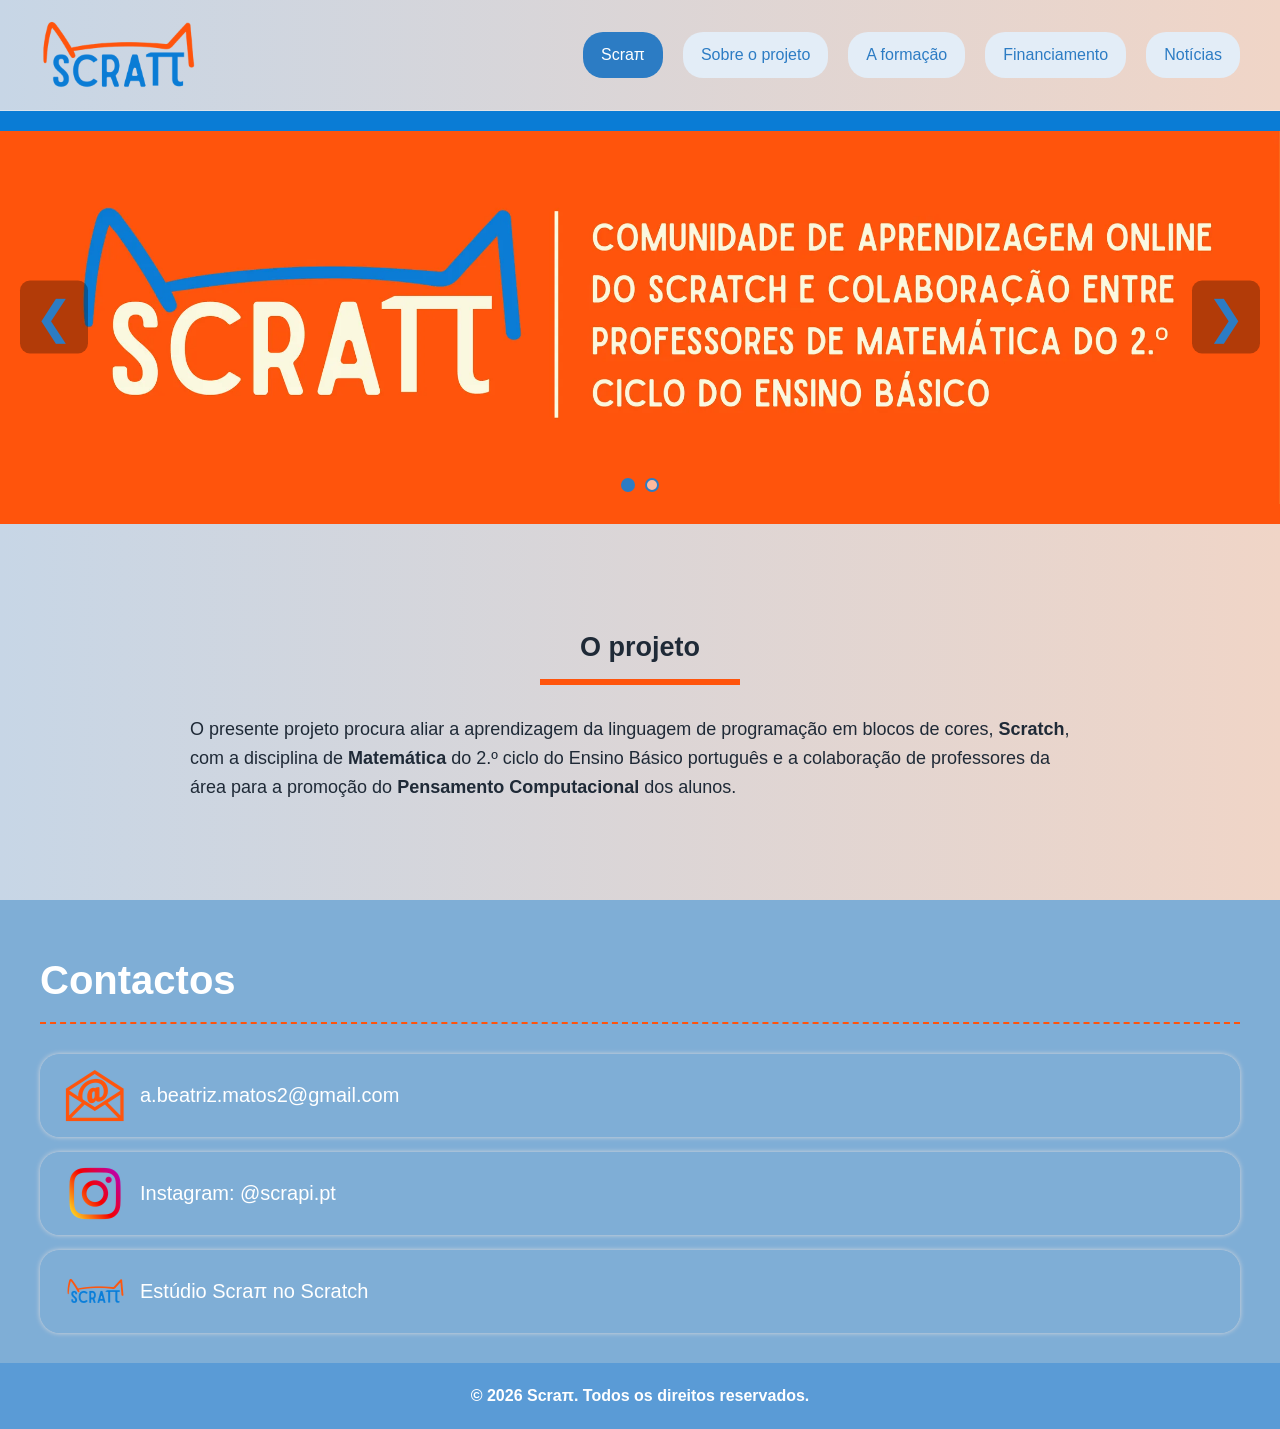
==== index.html @ df969af2 "Forçar o navegador a carregar a versão nova do CSS e do JS" ====
<!DOCTYPE html>
<html lang="pt-PT">
<head>
    <meta charset="UTF-8">
    <meta name="viewport" content="width=device-width, initial-scale=1.0">
    <title>Scraπ: Scratch e Matemática do 2.º ciclo do Ensino Básico</title>
    <meta name="description" content="Comunidade de aprendizagem online que junta o Scratch, a Matemática do 2.º ciclo e a colaboração entre professores para promover o Pensamento Computacional dos alunos.">
    <link rel="canonical" href="https://scra-pi.github.io/">

    <!-- pré-visualização quando o link é partilhado (WhatsApp, Facebook, LinkedIn...) -->
    <meta property="og:type" content="website">
    <meta property="og:site_name" content="Scraπ">
    <meta property="og:locale" content="pt_PT">
    <meta property="og:title" content="Scraπ: Scratch e Matemática do 2.º ciclo do Ensino Básico">
    <meta property="og:description" content="Comunidade de aprendizagem online que junta o Scratch, a Matemática do 2.º ciclo e a colaboração entre professores para promover o Pensamento Computacional dos alunos.">
    <meta property="og:url" content="https://scra-pi.github.io/">
    <meta property="og:image" content="https://scra-pi.github.io/partilha.jpg">
    <meta property="og:image:width" content="1200">
    <meta property="og:image:height" content="630">
    <meta name="twitter:card" content="summary_large_image">

    <link rel="icon" href="favicon.ico" sizes="any">
    <link rel="icon" type="image/png" href="favicon-32.png">
    <link rel="apple-touch-icon" href="apple-touch-icon.png">
    <link rel="stylesheet" href="style.css?v=3">
</head>

<body>
    <a class="saltar" href="#conteudo">Saltar para o conteúdo</a>

    <header>
        <a class="logo" href="index.html">
            <img src="logo1.png" width="160" height="70" alt="Scraπ: página inicial">
        </a>

        <button class="menu-toggle" id="mobile-menu" aria-label="Abrir menu" aria-expanded="false" aria-controls="menu">
            <span></span>
            <span></span>
            <span></span>
        </button>

        <nav id="menu" aria-label="Menu principal">
        <a href="index.html" class="active" aria-current="page">Scraπ</a>
        <a href="sobre.html">Sobre o projeto</a>
        <a href="formacao.html">A formação</a>
        <a href="financiamento.html">Financiamento</a>
        <a href="noticias.html">Notícias</a>
        </nav>
    </header>

    <main id="conteudo">
        <section class="images-area" aria-roledescription="carrossel" aria-label="Destaques">
            <button class="prev" aria-label="Imagem anterior">&#10094;</button>

            <div class="slider">
                <img src="imagem1.webp" class="active" width="2400" height="699" fetchpriority="high"
                     alt="Scraπ: comunidade de aprendizagem online do Scratch e colaboração entre professores de Matemática do 2.º ciclo do Ensino Básico">
                <img src="imagem2.webp" width="2400" height="699" loading="lazy"
                     alt="Projeto financiado pela Fundação para a Ciência e a Tecnologia (FCT)">
            </div>

            <button class="next" aria-label="Próxima imagem">&#10095;</button>

            <div class="dots"></div>
        </section>

        <section class="conteudo">
            <h1>O projeto</h1>

            <p>
                O presente projeto procura aliar a aprendizagem da linguagem de programação em blocos de cores,  <strong>Scratch</strong>, com a disciplina de <strong>Matemática</strong> do 2.º ciclo do Ensino Básico português e a colaboração de professores da área para a promoção do <strong>Pensamento Computacional</strong> dos alunos.
            </p>
        </section>

        <section class="contactos">
            <h2>Contactos</h2>

            <div class="contact">
                <a href="mailto:a.beatriz.matos2@gmail.com">
                    <img src="email.png" alt="" class="icon" width="60" height="53">
                    a.beatriz.matos2@gmail.com
                </a>
            </div>

            <div class="contact">
                <a href="https://www.instagram.com/scrapi.pt" target="_blank" rel="noopener">
                    <img src="instagram.png" alt="" class="icon" width="60" height="53">
                    Instagram: @scrapi.pt
                </a>
            </div>

            <div class="contact">
                <a href="https://scratch.mit.edu/studios/50838142/" target="_blank" rel="noopener">
                    <img src="logo.png" alt="" class="icon" width="60" height="53">
                    Estúdio Scraπ no Scratch
                </a>
            </div>
        </section>
    </main>

    <footer>
        © <span id="ano">2026</span> Scraπ. Todos os direitos reservados.
    </footer>

    <script src="script.js?v=3"></script>
</body>
</html>
---- style.css ----
body{
margin:0;
padding:0;
font-family:Arial, Helvetica, sans-serif;
line-height:1.6;
color:#1f2a37;
min-height:100vh;
display:flex;
flex-direction:column;
background:linear-gradient(to right,#c7d6e6,#f0d5c7);
}

/* HEADER */
header{
display:flex;
justify-content:space-between;
align-items:center;
padding:15px 40px;  
min-height:80px;   
background:linear-gradient(to right,#c7d6e6,#f0d5c7);
border-bottom:1px solid rgba(255,255,255,0.3);
}
h1, h2, h3{
text-align:center;
}
img{
max-width:100%;
}
.logo{
display:block;
line-height:0;
}

.logo img{
height:70px; /* mais pequeno */
width:auto;
}

/* LINK "SALTAR PARA O CONTEÚDO" (só aparece com o teclado) */
.saltar{
position:absolute;
left:-9999px;
top:10px;
z-index:10;
background:#2c7cc4;
color:white;
padding:10px 16px;
border-radius:10px;
}

.saltar:focus{
left:10px;
}

/* CONTORNO VISÍVEL AO NAVEGAR COM O TECLADO */
a:focus-visible,
button:focus-visible{
outline:3px solid #FF540C;
outline-offset:3px;
}

h1, h2{
text-align:center;
position:relative;
margin-bottom:30px;
}

h1::after{
content:"";
display:block;
width:200px;
border-bottom:6px solid #FF540C; /* 👈 agora linha normal */
margin:10px auto 0;
}


h2::after{
content:"";
display:block;
width:100%;
border-bottom:2px dashed #FF540C; /* 👈 LARANJA TRACEJADO */
margin:10px auto 0;
}

/* MENU */
nav{
display:flex;
flex-wrap:wrap;
justify-content:flex-end;
gap:10px 0;
}

nav a{
margin-left:20px;
text-decoration:none;
background:#e3edf7;
padding:10px 18px;
border-radius:20px;
color:#2c7cc4;
transition:0.3s;
}

nav a:hover{
background:#2c7cc4;
color:white;
}

nav a.active{
background:#2c7cc4;
color:white;
}



/* CONTEÚDO */
.conteudo{
padding:40px;
max-width:900px;
margin:40px auto;
background:transparent;
font-size:18px;
}

.conteudo a{
color:#1a5f9e;
}

.centro{
text-align:center;
}

/* BOTÃO DE DESTAQUE (ex.: inscrições) */
.conteudo a.botao{
display:inline-block;
margin-top:10px;
padding:14px 28px;
background:#FF540C;
color:white;
font-weight:bold;
text-decoration:none;
border-radius:30px;
box-shadow:0 3px 8px rgba(0,0,0,0.15);
transition:0.3s;
}

.conteudo a.botao:hover{
background:#2c7cc4;
}

/* SLIDER */
.images-area{
position:relative;
width:100%;
background:linear-gradient(to right,#c7d6e6,#f0d5c7);
border-top:20px solid #0a7cd5; 
border-bottom:20px solid #FF540C;
}

/* banner sempre inteiro, sem cortar o texto (as imagens são 2400x699) */
.slider{
width:100%;
aspect-ratio:2400 / 699;
position:relative;
overflow:hidden;
}

.slider img{
width:100%;
height:100%;
object-fit:cover;
position:absolute;
top:0;
left:0;
opacity:0;
transition:opacity 2.0s ease;
}

.slider img.active{
opacity:1;
}

/* BOTÕES SLIDER */
.images-area button{
position:absolute;
top:50%;
transform:translateY(-50%);
font-size:45px;
background:rgba(0,0,0,0.3);
border:none;
color:#2c7cc4;
cursor:pointer;
z-index:2;
padding:10px 15px;
border-radius:10px;
transition:0.3s;
}

.images-area button:hover{
background:#2c7cc4;
color:white;
}

.prev{ left:20px; }
.next{ right:20px; }

/* PONTOS DO SLIDER */
.dots{
position:absolute;
bottom:12px;
left:50%;
transform:translateX(-50%);
display:flex;
gap:10px;
z-index:2;
}

.images-area .dots button{
position:static;
transform:none;
width:14px;
height:14px;
padding:0;
border-radius:50%;
background:rgba(255,255,255,0.6);
border:2px solid #2c7cc4;
}

.images-area .dots button.active{
background:#2c7cc4;
}

/* CONTACTOS */
.contactos{
background:linear-gradient(to right,#7faed6,#7faed6);
padding:15px 40px;
text-align:left; /* alinhado à esquerda */
}

.contactos h2{
font-size:40px;
color:#FFFFFF;
text-align:left;
}

.contactos h2::after{
margin:10px 0 0 0;
}

/* CADA CONTACTO */
.contact{
margin:15px 0;
}

/* BOTÕES DOS CONTACTOS */
.contact a{
display:flex;
align-items:center;
gap:15px;
justify-content:flex-start;

text-decoration:none;
color:white;
font-size:20px;

background:linear-gradient(to right,#7faed6,#7faed6);

padding:15px 25px;
border-radius:20px;
transition:0.3s;

box-shadow:0 0px 5px #dbd9dc;
}

.contact a:hover{
background:linear-gradient(to right,#5a9bd6,#5a9bd6);
color:white;
}

/* ÍCONES */
.icon{
width:60px;
height:auto;
flex-shrink:0;
}

/* FOOTER */
footer{
margin-top:auto;
text-align:center;
padding:20px;
background:linear-gradient(to right,#5a9bd6,#5a9bd6);
color:white;
font-weight:bold;
}

/* BOTÃO DO MENU (só aparece no telemóvel) */
.menu-toggle{
display:none;
flex-direction:column;
justify-content:center;
gap:5px;
width:44px;
height:44px;
padding:0;
background:#e3edf7;
border:none;
border-radius:10px;
cursor:pointer;
}

.menu-toggle span{
display:block;
width:24px;
height:3px;
margin:0 auto;
background:#2c7cc4;
border-radius:2px;
}

/* TELEMÓVEL E TABLET */
@media (max-width:900px){
header{
flex-wrap:wrap;
padding:10px 16px;
}

.logo img{
height:55px;
}

.menu-toggle{
display:flex;
}

nav{
display:none;
width:100%;
flex-direction:column;
gap:8px;
padding:12px 0 4px;
}

nav.show{
display:flex;
}

nav a{
margin-left:0;
text-align:center;
}

.images-area button{
font-size:20px;
padding:4px 8px;
}

.prev{ left:8px; }
.next{ right:8px; }

.conteudo{
padding:20px 16px;
margin:20px auto;
}

.contactos{
padding:15px 16px;
}

.contactos h2{
font-size:30px;
}

.contact a{
font-size:16px;
padding:12px 16px;
word-break:break-word;
}

.icon{
width:44px;
}

.images-area{
border-top-width:10px;
border-bottom-width:10px;
}

.dots{
bottom:6px;
}

.images-area .dots button{
width:10px;
height:10px;
}
}

/* QUEM PREFERE MENOS ANIMAÇÕES (definição do sistema) */
@media (prefers-reduced-motion:reduce){
*{
transition:none !important;
}
}
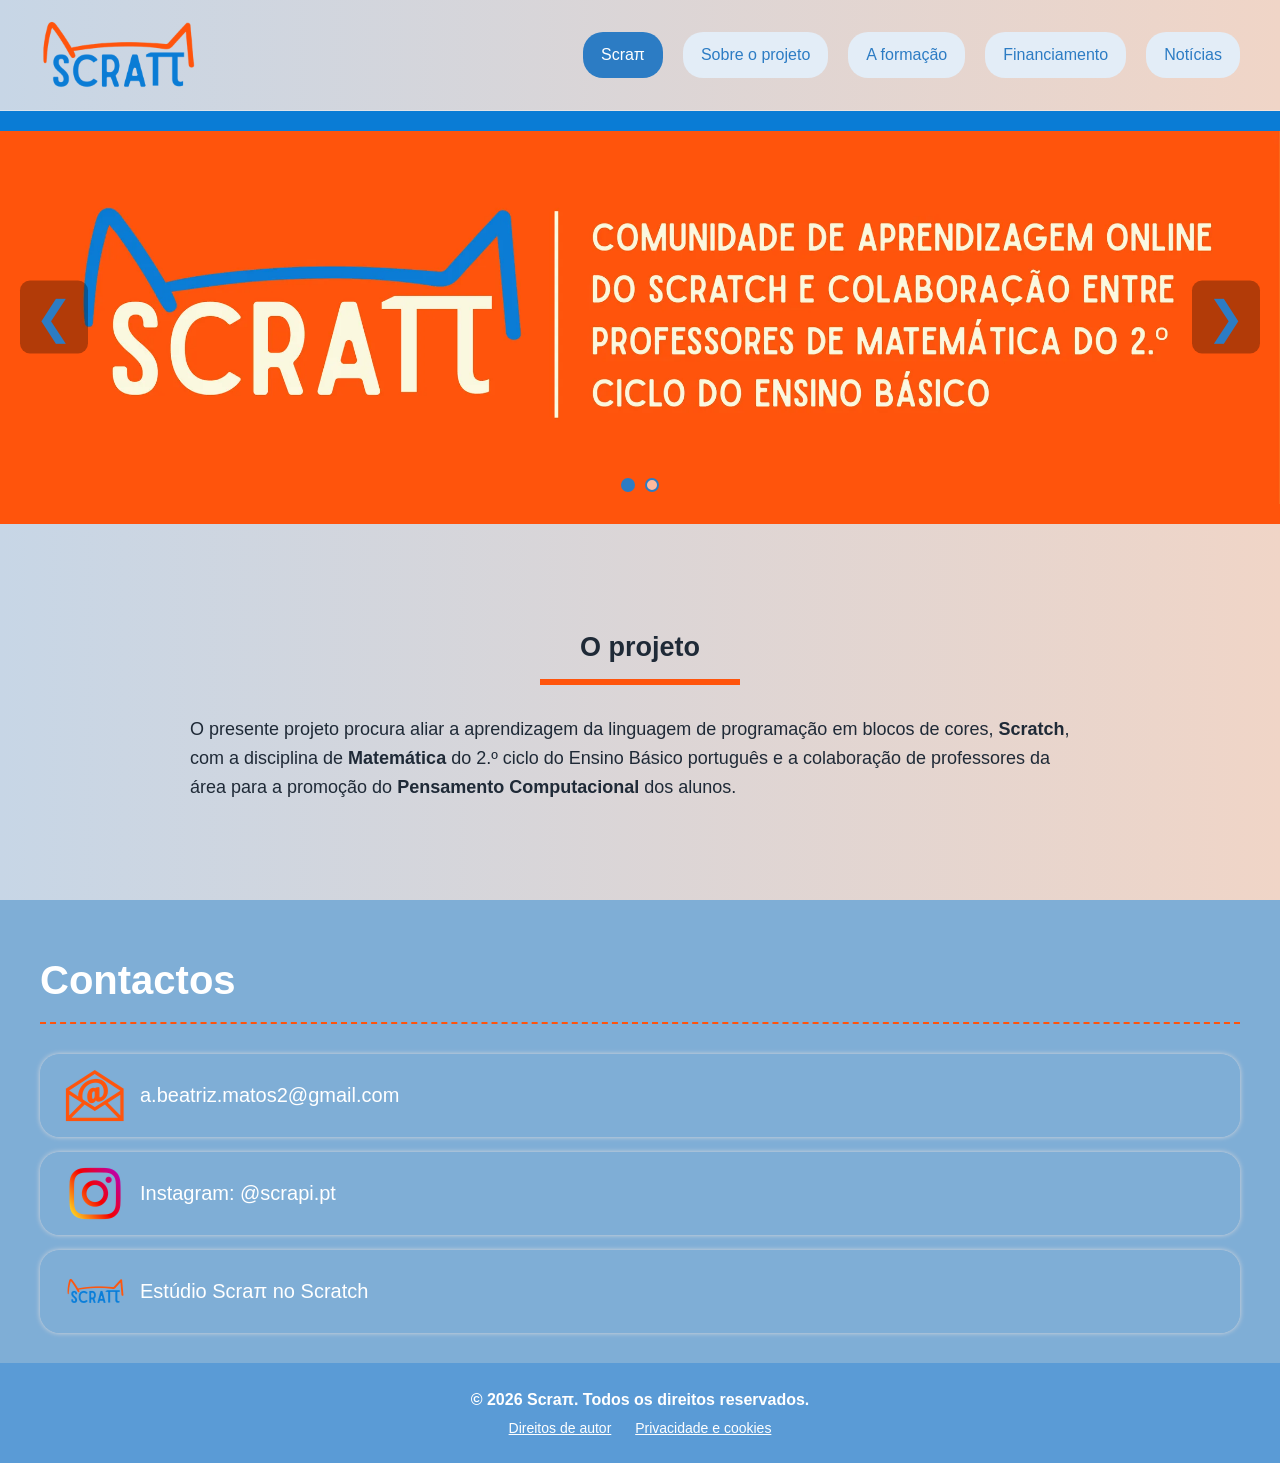
==== commit c18a57da: "Página de aviso legal: direitos de autor, privacidade e cookies - Nova página aviso-legal.html, liga" ====
--- a/index.html
+++ b/index.html
@@ -22,12 +22,10 @@
     <link rel="icon" href="favicon.ico" sizes="any">
     <link rel="icon" type="image/png" href="favicon-32.png">
     <link rel="apple-touch-icon" href="apple-touch-icon.png">
-    <link rel="stylesheet" href="style.css?v=3">
+    <link rel="stylesheet" href="style.css?v=5">
 </head>
 
 <body>
-    <a class="saltar" href="#conteudo">Saltar para o conteúdo</a>
-
     <header>
         <a class="logo" href="index.html">
             <img src="logo1.png" width="160" height="70" alt="Scraπ: página inicial">
@@ -99,9 +97,13 @@
     </main>
 
     <footer>
-        © <span id="ano">2026</span> Scraπ. Todos os direitos reservados.
+        <p>© <span id="ano">2026</span> Scraπ. Todos os direitos reservados.</p>
+        <p class="links-legais">
+            <a href="aviso-legal.html#direitos">Direitos de autor</a>
+            <a href="aviso-legal.html#privacidade">Privacidade e cookies</a>
+        </p>
     </footer>
 
-    <script src="script.js?v=3"></script>
+    <script src="script.js?v=5"></script>
 </body>
 </html>
--- a/style.css
+++ b/style.css
@@ -34,22 +34,6 @@
 .logo img{
 height:70px; /* mais pequeno */
 width:auto;
-}
-
-/* LINK "SALTAR PARA O CONTEÚDO" (só aparece com o teclado) */
-.saltar{
-position:absolute;
-left:-9999px;
-top:10px;
-z-index:10;
-background:#2c7cc4;
-color:white;
-padding:10px 16px;
-border-radius:10px;
-}
-
-.saltar:focus{
-left:10px;
 }
 
 /* CONTORNO VISÍVEL AO NAVEGAR COM O TECLADO */
@@ -293,6 +277,34 @@
 font-weight:bold;
 }
 
+footer p{
+margin:4px 0;
+}
+
+.links-legais{
+font-weight:normal;
+font-size:14px;
+}
+
+.links-legais a{
+color:white;
+margin:0 10px;
+}
+
+/* PÁGINA DO AVISO LEGAL */
+.legal h2{
+text-align:left;
+font-size:24px;
+margin-top:40px;
+margin-bottom:15px;
+}
+
+.atualizacao{
+font-size:14px;
+color:#555;
+margin-top:30px;
+}
+
 /* BOTÃO DO MENU (só aparece no telemóvel) */
 .menu-toggle{
 display:none;
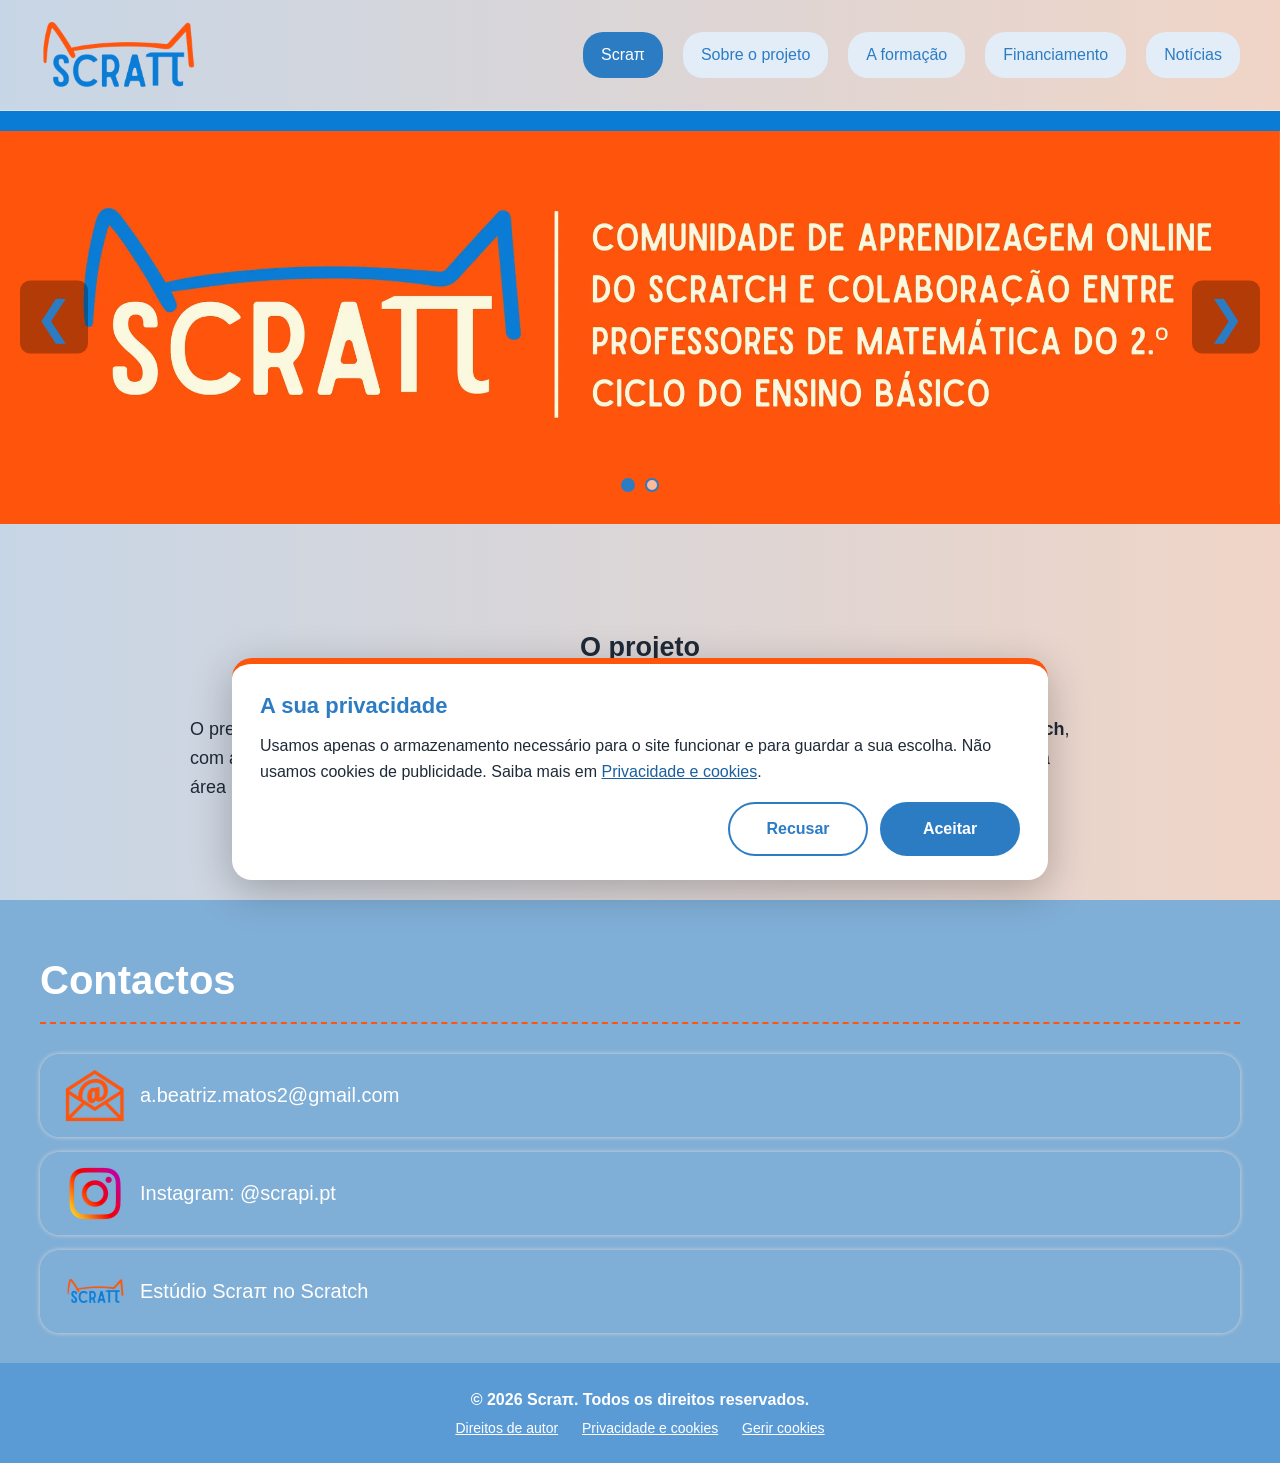
==== commit 737bd0c3: "Aviso de cookies com Aceitar e Recusar, e link Gerir cookies no rodapé" ====
--- a/index.html
+++ b/index.html
@@ -22,7 +22,7 @@
     <link rel="icon" href="favicon.ico" sizes="any">
     <link rel="icon" type="image/png" href="favicon-32.png">
     <link rel="apple-touch-icon" href="apple-touch-icon.png">
-    <link rel="stylesheet" href="style.css?v=5">
+    <link rel="stylesheet" href="style.css?v=6">
 </head>
 
 <body>
@@ -101,9 +101,10 @@
         <p class="links-legais">
             <a href="aviso-legal.html#direitos">Direitos de autor</a>
             <a href="aviso-legal.html#privacidade">Privacidade e cookies</a>
+            <button type="button" class="gerir-cookies">Gerir cookies</button>
         </p>
     </footer>
 
-    <script src="script.js?v=5"></script>
+    <script src="script.js?v=6"></script>
 </body>
 </html>
--- a/style.css
+++ b/style.css
@@ -291,6 +291,106 @@
 margin:0 10px;
 }
 
+.gerir-cookies{
+background:none;
+border:none;
+padding:0;
+margin:0 10px;
+font:inherit;
+color:white;
+text-decoration:underline;
+cursor:pointer;
+}
+
+/* AVISO DE COOKIES */
+.aviso-cookies{
+position:fixed;
+left:20px;
+right:20px;
+bottom:20px;
+z-index:100;
+max-width:760px;
+margin:0 auto;
+padding:24px 28px;
+background:white;
+color:#1f2a37;
+border-top:6px solid #FF540C;
+border-radius:20px;
+box-shadow:0 10px 40px rgba(0,0,0,0.25);
+font-size:16px;
+}
+
+.aviso-cookies h2{
+text-align:left;
+font-size:22px;
+margin:0 0 10px;
+color:#2c7cc4;
+}
+
+.aviso-cookies h2::after{
+display:none;
+}
+
+.aviso-cookies p{
+margin:0 0 18px;
+}
+
+.aviso-cookies a{
+color:#1a5f9e;
+}
+
+.aviso-cookies-botoes{
+display:flex;
+gap:12px;
+justify-content:flex-end;
+flex-wrap:wrap;
+}
+
+/* os dois botões com o mesmo destaque, como exige a CNPD */
+.aviso-cookies-botoes button{
+min-width:140px;
+padding:12px 24px;
+font:inherit;
+font-weight:bold;
+border-radius:30px;
+cursor:pointer;
+transition:0.3s;
+}
+
+.cookies-recusar{
+background:white;
+color:#2c7cc4;
+border:2px solid #2c7cc4;
+}
+
+.cookies-aceitar{
+background:#2c7cc4;
+color:white;
+border:2px solid #2c7cc4;
+}
+
+.cookies-recusar:hover,
+.cookies-aceitar:hover{
+background:#FF540C;
+border-color:#FF540C;
+color:white;
+}
+
+@media (max-width:600px){
+.aviso-cookies{
+left:10px;
+right:10px;
+bottom:10px;
+padding:18px;
+font-size:15px;
+}
+
+.aviso-cookies-botoes button{
+flex:1;
+min-width:0;
+}
+}
+
 /* PÁGINA DO AVISO LEGAL */
 .legal h2{
 text-align:left;
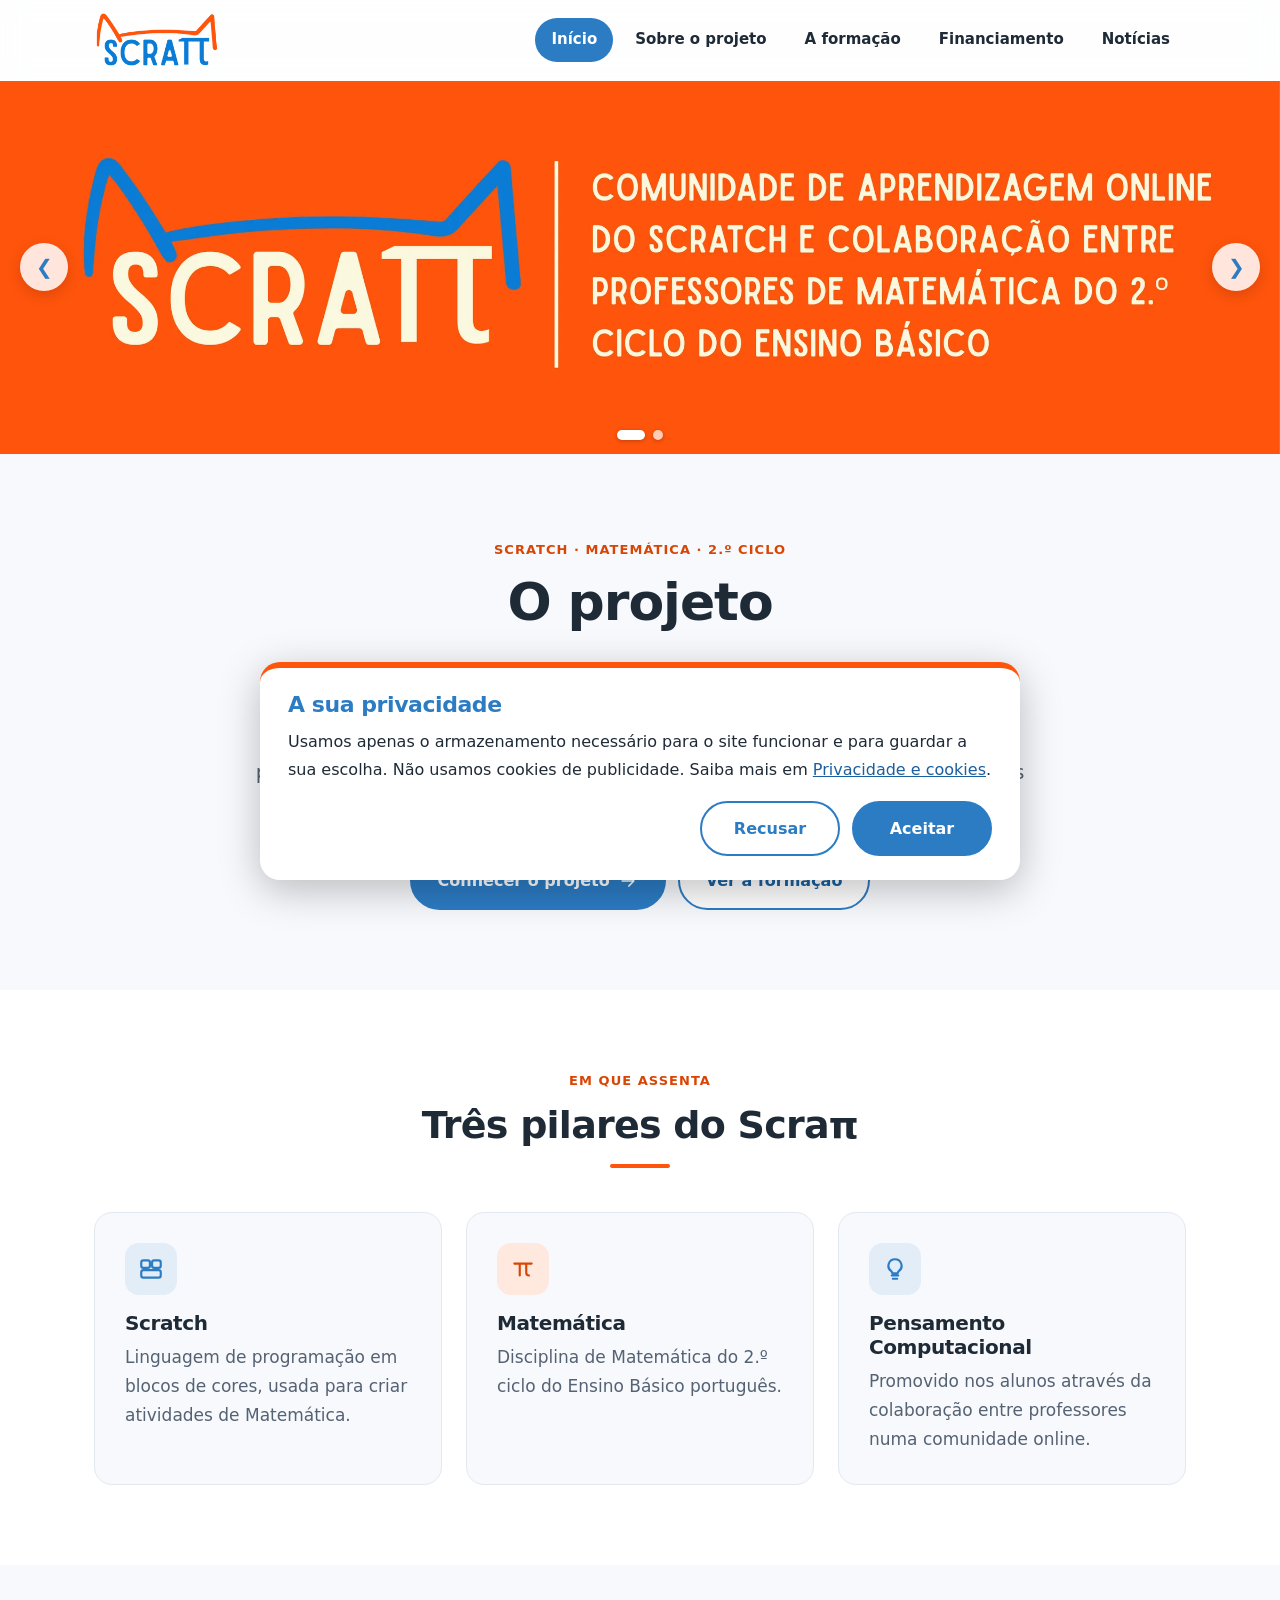
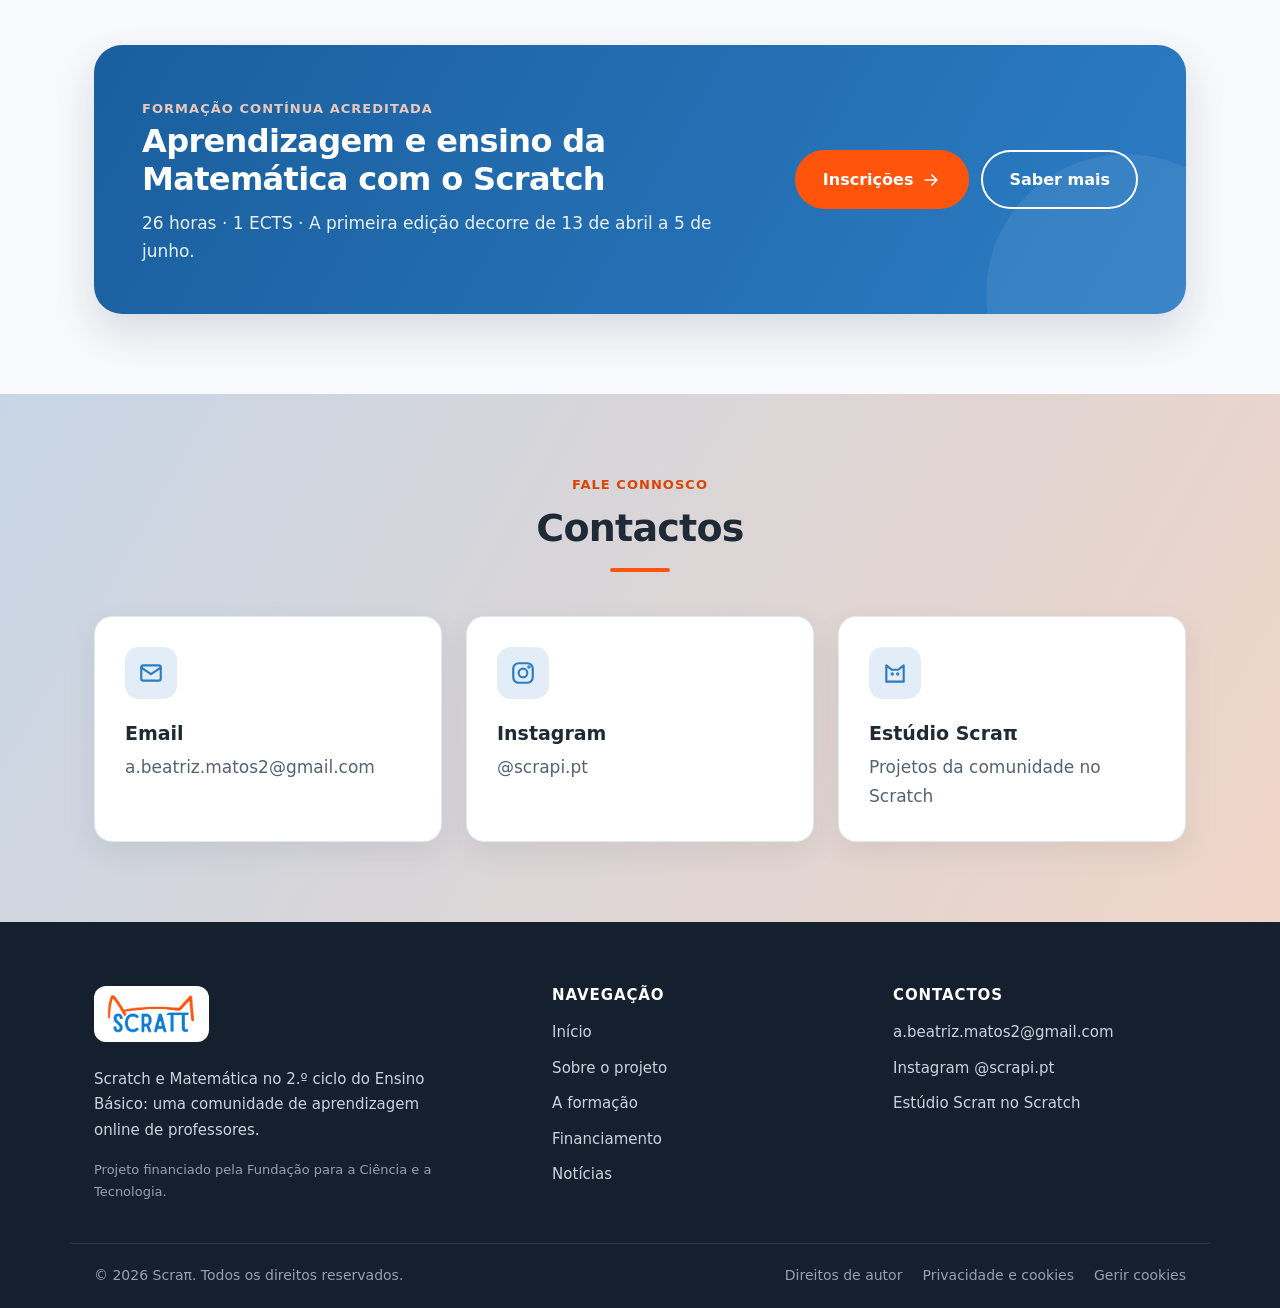
==== commit c8e75177: "Redesign profissional do site - Cabeçalho fixo com sombra ao deslizar e menu animado no telemóvel - " ====
--- a/index.html
+++ b/index.html
@@ -5,6 +5,7 @@
     <meta name="viewport" content="width=device-width, initial-scale=1.0">
     <title>Scraπ: Scratch e Matemática do 2.º ciclo do Ensino Básico</title>
     <meta name="description" content="Comunidade de aprendizagem online que junta o Scratch, a Matemática do 2.º ciclo e a colaboração entre professores para promover o Pensamento Computacional dos alunos.">
+    <meta name="theme-color" content="#2c7cc4">
     <link rel="canonical" href="https://scra-pi.github.io/">
 
     <!-- pré-visualização quando o link é partilhado (WhatsApp, Facebook, LinkedIn...) -->
@@ -22,28 +23,30 @@
     <link rel="icon" href="favicon.ico" sizes="any">
     <link rel="icon" type="image/png" href="favicon-32.png">
     <link rel="apple-touch-icon" href="apple-touch-icon.png">
-    <link rel="stylesheet" href="style.css?v=6">
+    <link rel="stylesheet" href="style.css?v=7">
 </head>
 
 <body>
-    <header>
-        <a class="logo" href="index.html">
-            <img src="logo1.png" width="160" height="70" alt="Scraπ: página inicial">
-        </a>
+    <header class="topo">
+        <div class="topo-interior">
+            <a class="logo" href="index.html">
+                <img src="logo1.png" width="160" height="70" alt="Scraπ: página inicial">
+            </a>
 
-        <button class="menu-toggle" id="mobile-menu" aria-label="Abrir menu" aria-expanded="false" aria-controls="menu">
-            <span></span>
-            <span></span>
-            <span></span>
-        </button>
+            <button class="menu-toggle" id="mobile-menu" aria-label="Abrir menu" aria-expanded="false" aria-controls="menu">
+                <span></span>
+                <span></span>
+                <span></span>
+            </button>
 
-        <nav id="menu" aria-label="Menu principal">
-        <a href="index.html" class="active" aria-current="page">Scraπ</a>
-        <a href="sobre.html">Sobre o projeto</a>
-        <a href="formacao.html">A formação</a>
-        <a href="financiamento.html">Financiamento</a>
-        <a href="noticias.html">Notícias</a>
-        </nav>
+            <nav id="menu" aria-label="Menu principal">
+            <a href="index.html" class="active" aria-current="page">Início</a>
+            <a href="sobre.html">Sobre o projeto</a>
+            <a href="formacao.html">A formação</a>
+            <a href="financiamento.html">Financiamento</a>
+            <a href="noticias.html">Notícias</a>
+            </nav>
+        </div>
     </header>
 
     <main id="conteudo">
@@ -62,49 +65,132 @@
             <div class="dots"></div>
         </section>
 
-        <section class="conteudo">
-            <h1>O projeto</h1>
-
-            <p>
-                O presente projeto procura aliar a aprendizagem da linguagem de programação em blocos de cores,  <strong>Scratch</strong>, com a disciplina de <strong>Matemática</strong> do 2.º ciclo do Ensino Básico português e a colaboração de professores da área para a promoção do <strong>Pensamento Computacional</strong> dos alunos.
-            </p>
+        <section class="seccao intro">
+            <div class="interior estreito centro">
+                <p class="etiqueta">Scratch · Matemática · 2.º ciclo</p>
+                <h1>O projeto</h1>
+                <p class="destaque-texto">
+                    O presente projeto procura aliar a aprendizagem da linguagem de programação em blocos de cores, <strong>Scratch</strong>, com a disciplina de <strong>Matemática</strong> do 2.º ciclo do Ensino Básico português e a colaboração de professores da área para a promoção do <strong>Pensamento Computacional</strong> dos alunos.
+                </p>
+                <div class="botoes">
+                    <a class="botao" href="sobre.html">Conhecer o projeto <svg class="ico" viewBox="0 0 24 24" aria-hidden="true"><path d="M5 12h14M13 6l6 6-6 6"/></svg></a>
+                    <a class="botao botao-secundario" href="formacao.html">Ver a formação</a>
+                </div>
+            </div>
         </section>
 
-        <section class="contactos">
-            <h2>Contactos</h2>
+        <section class="seccao seccao-clara">
+            <div class="interior">
+                <p class="etiqueta centro">Em que assenta</p>
+                <h2 class="titulo-seccao">Três pilares do Scraπ</h2>
 
-            <div class="contact">
-                <a href="mailto:a.beatriz.matos2@gmail.com">
-                    <img src="email.png" alt="" class="icon" width="60" height="53">
-                    a.beatriz.matos2@gmail.com
-                </a>
+                <div class="grelha grelha-3">
+                    <article class="cartao aparecer">
+                        <span class="cartao-icone"><svg class="ico" viewBox="0 0 24 24" aria-hidden="true"><rect x="3" y="4" width="8" height="7" rx="2"/><rect x="13" y="4" width="8" height="7" rx="2"/><rect x="3" y="13" width="18" height="7" rx="2"/></svg></span>
+                        <h3>Scratch</h3>
+                        <p>Linguagem de programação em blocos de cores, usada para criar atividades de Matemática.</p>
+                    </article>
+
+                    <article class="cartao aparecer">
+                        <span class="cartao-icone laranja"><svg class="ico" viewBox="0 0 24 24" aria-hidden="true"><path d="M4 7h16M9 7v11M15 7v8.5c0 1.5.8 2.5 2.5 2.5"/></svg></span>
+                        <h3>Matemática</h3>
+                        <p>Disciplina de Matemática do 2.º ciclo do Ensino Básico português.</p>
+                    </article>
+
+                    <article class="cartao aparecer">
+                        <span class="cartao-icone"><svg class="ico" viewBox="0 0 24 24" aria-hidden="true"><path d="M9 18h6M10 21h4M12 3a6 6 0 0 0-3.5 10.9c.6.5 1 1.2 1 2.1h5c0-.9.4-1.6 1-2.1A6 6 0 0 0 12 3z"/></svg></span>
+                        <h3>Pensamento Computacional</h3>
+                        <p>Promovido nos alunos através da colaboração entre professores numa comunidade online.</p>
+                    </article>
+                </div>
             </div>
+        </section>
 
-            <div class="contact">
-                <a href="https://www.instagram.com/scrapi.pt" target="_blank" rel="noopener">
-                    <img src="instagram.png" alt="" class="icon" width="60" height="53">
-                    Instagram: @scrapi.pt
-                </a>
+        <section class="seccao">
+            <div class="interior">
+                <div class="chamada aparecer">
+                    <div>
+                        <p class="etiqueta">Formação contínua acreditada</p>
+                        <h2>Aprendizagem e ensino da Matemática com o Scratch</h2>
+                        <p>26 horas · 1 ECTS · A primeira edição decorre de 13 de abril a 5 de junho.</p>
+                    </div>
+                    <div class="botoes">
+                        <a class="botao botao-laranja" href="https://formacao.uab.pt/candidaturas/curso/8325/166" target="_blank" rel="noopener">Inscrições <svg class="ico" viewBox="0 0 24 24" aria-hidden="true"><path d="M5 12h14M13 6l6 6-6 6"/></svg></a>
+                        <a class="botao botao-contorno" href="formacao.html">Saber mais</a>
+                    </div>
+                </div>
             </div>
+        </section>
 
-            <div class="contact">
-                <a href="https://scratch.mit.edu/studios/50838142/" target="_blank" rel="noopener">
-                    <img src="logo.png" alt="" class="icon" width="60" height="53">
-                    Estúdio Scraπ no Scratch
-                </a>
+        <section class="seccao seccao-contactos" id="contactos">
+            <div class="interior">
+                <p class="etiqueta">Fale connosco</p>
+                <h2 class="titulo-seccao">Contactos</h2>
+
+                <div class="grelha grelha-3">
+                    <a class="cartao cartao-contacto aparecer" href="mailto:a.beatriz.matos2@gmail.com">
+                        <span class="cartao-icone"><svg class="ico" viewBox="0 0 24 24" aria-hidden="true"><rect x="3" y="5" width="18" height="14" rx="2"/><path d="M3 7l9 6 9-6"/></svg></span>
+                        <span class="cartao-titulo">Email</span>
+                        <span class="cartao-texto">a.beatriz.matos2@gmail.com</span>
+                    </a>
+
+                    <a class="cartao cartao-contacto aparecer" href="https://www.instagram.com/scrapi.pt" target="_blank" rel="noopener">
+                        <span class="cartao-icone"><svg class="ico" viewBox="0 0 24 24" aria-hidden="true"><rect x="3" y="3" width="18" height="18" rx="5"/><circle cx="12" cy="12" r="4"/><circle cx="17.5" cy="6.5" r="0.6"/></svg></span>
+                        <span class="cartao-titulo">Instagram</span>
+                        <span class="cartao-texto">@scrapi.pt</span>
+                    </a>
+
+                    <a class="cartao cartao-contacto aparecer" href="https://scratch.mit.edu/studios/50838142/" target="_blank" rel="noopener">
+                        <span class="cartao-icone"><svg class="ico" viewBox="0 0 24 24" aria-hidden="true"><path d="M4 20V5l5 4h6l5-4v15z"/><circle cx="9.5" cy="13" r="0.6"/><circle cx="14.5" cy="13" r="0.6"/></svg></span>
+                        <span class="cartao-titulo">Estúdio Scraπ</span>
+                        <span class="cartao-texto">Projetos da comunidade no Scratch</span>
+                    </a>
+                </div>
             </div>
         </section>
     </main>
 
-    <footer>
-        <p>© <span id="ano">2026</span> Scraπ. Todos os direitos reservados.</p>
-        <p class="links-legais">
-            <a href="aviso-legal.html#direitos">Direitos de autor</a>
-            <a href="aviso-legal.html#privacidade">Privacidade e cookies</a>
-            <button type="button" class="gerir-cookies">Gerir cookies</button>
-        </p>
+    <footer class="rodape">
+        <div class="rodape-interior">
+            <div class="rodape-marca">
+                <img src="logo1.png" width="160" height="70" alt="Scraπ">
+                <p>Scratch e Matemática no 2.º ciclo do Ensino Básico: uma comunidade de aprendizagem online de professores.</p>
+                <p class="rodape-fct">Projeto financiado pela Fundação para a Ciência e a Tecnologia.</p>
+            </div>
+
+            <div>
+                <h2>Navegação</h2>
+                <ul>
+                    <li><a href="index.html">Início</a></li>
+                    <li><a href="sobre.html">Sobre o projeto</a></li>
+                    <li><a href="formacao.html">A formação</a></li>
+                    <li><a href="financiamento.html">Financiamento</a></li>
+                    <li><a href="noticias.html">Notícias</a></li>
+                </ul>
+            </div>
+
+            <div>
+                <h2>Contactos</h2>
+                <ul>
+                    <li><a href="mailto:a.beatriz.matos2@gmail.com">a.beatriz.matos2@gmail.com</a></li>
+                    <li><a href="https://www.instagram.com/scrapi.pt" target="_blank" rel="noopener">Instagram @scrapi.pt</a></li>
+                    <li><a href="https://scratch.mit.edu/studios/50838142/" target="_blank" rel="noopener">Estúdio Scraπ no Scratch</a></li>
+                </ul>
+            </div>
+        </div>
+
+        <div class="rodape-base">
+            <p>© <span id="ano">2026</span> Scraπ. Todos os direitos reservados.</p>
+            <p class="links-legais">
+                <a href="aviso-legal.html#direitos">Direitos de autor</a>
+                <a href="aviso-legal.html#privacidade">Privacidade e cookies</a>
+                <button type="button" class="gerir-cookies">Gerir cookies</button>
+            </p>
+        </div>
     </footer>
 
-    <script src="script.js?v=6"></script>
+    <button type="button" class="voltar-topo" aria-label="Voltar ao topo"><svg class="ico" viewBox="0 0 24 24" aria-hidden="true"><path d="M12 19V5M6 11l6-6 6 6"/></svg></button>
+
+    <script src="script.js?v=7"></script>
 </body>
 </html>
--- a/style.css
+++ b/style.css
@@ -1,148 +1,455 @@
+/* =========================================================
+   Scraπ: folha de estilos
+   As cores principais estão todas aqui em baixo (:root).
+   ========================================================= */
+
+:root{
+--azul:#2c7cc4;
+--azul-escuro:#1a5f9e;
+--azul-claro:#e3edf7;
+--laranja:#FF540C;
+--laranja-escuro:#d94505;
+--laranja-claro:#ffe9df;
+--texto:#1f2a37;
+--texto-suave:#556274;
+--fundo:#f7f9fc;
+--branco:#ffffff;
+--linha:#e2e8f0;
+--gradiente:linear-gradient(120deg,#c7d6e6,#f0d5c7);
+--sombra:0 10px 30px rgba(31,42,55,0.08);
+--sombra-forte:0 18px 40px rgba(31,42,55,0.14);
+--raio:18px;
+--largura:1140px;
+--letra:system-ui,-apple-system,"Segoe UI",Roboto,"Helvetica Neue",Arial,sans-serif;
+}
+
+*,
+*::before,
+*::after{
+box-sizing:border-box;
+}
+
+html{
+scroll-behavior:smooth;
+scroll-padding-top:100px;
+}
+
 body{
 margin:0;
-padding:0;
-font-family:Arial, Helvetica, sans-serif;
-line-height:1.6;
-color:#1f2a37;
+font-family:var(--letra);
+font-size:17px;
+line-height:1.7;
+color:var(--texto);
+background:var(--fundo);
 min-height:100vh;
 display:flex;
 flex-direction:column;
-background:linear-gradient(to right,#c7d6e6,#f0d5c7);
-}
-
-/* HEADER */
-header{
-display:flex;
-justify-content:space-between;
-align-items:center;
-padding:15px 40px;  
-min-height:80px;   
-background:linear-gradient(to right,#c7d6e6,#f0d5c7);
-border-bottom:1px solid rgba(255,255,255,0.3);
-}
-h1, h2, h3{
-text-align:center;
-}
+-webkit-font-smoothing:antialiased;
+}
+
+main{
+flex:1;
+}
+
 img{
 max-width:100%;
-}
+height:auto;
+}
+
+h1, h2, h3{
+line-height:1.2;
+letter-spacing:-0.02em;
+color:var(--texto);
+}
+
+a{
+color:var(--azul-escuro);
+}
+
+a:focus-visible,
+button:focus-visible{
+outline:3px solid var(--laranja);
+outline-offset:3px;
+}
+
+.ico{
+width:20px;
+height:20px;
+fill:none;
+stroke:currentColor;
+stroke-width:2;
+stroke-linecap:round;
+stroke-linejoin:round;
+flex-shrink:0;
+}
+
+.centro{
+text-align:center;
+}
+
+/* =========================================================
+   CABEÇALHO
+   ========================================================= */
+.topo{
+position:sticky;
+top:0;
+z-index:50;
+background:rgba(255,255,255,0.85);
+backdrop-filter:blur(12px);
+-webkit-backdrop-filter:blur(12px);
+border-bottom:1px solid transparent;
+transition:box-shadow 0.3s, border-color 0.3s;
+}
+
+.topo.com-sombra{
+border-bottom-color:var(--linha);
+box-shadow:0 4px 20px rgba(31,42,55,0.06);
+}
+
+.topo-interior{
+max-width:var(--largura);
+margin:0 auto;
+padding:12px 24px;
+display:flex;
+align-items:center;
+justify-content:space-between;
+gap:20px;
+}
+
 .logo{
 display:block;
 line-height:0;
 }
 
 .logo img{
-height:70px; /* mais pequeno */
+height:56px;
 width:auto;
 }
 
-/* CONTORNO VISÍVEL AO NAVEGAR COM O TECLADO */
-a:focus-visible,
-button:focus-visible{
-outline:3px solid #FF540C;
-outline-offset:3px;
-}
-
-h1, h2{
+nav{
+display:flex;
+flex-wrap:wrap;
+gap:6px;
+}
+
+nav a{
+text-decoration:none;
+color:var(--texto);
+font-weight:600;
+font-size:15px;
+padding:9px 16px;
+border-radius:999px;
+transition:background 0.2s, color 0.2s;
+}
+
+nav a:hover{
+background:var(--azul-claro);
+color:var(--azul-escuro);
+}
+
+nav a.active{
+background:var(--azul);
+color:var(--branco);
+}
+
+.menu-toggle{
+display:none;
+flex-direction:column;
+justify-content:center;
+gap:5px;
+width:44px;
+height:44px;
+padding:0;
+background:var(--azul-claro);
+border:none;
+border-radius:12px;
+cursor:pointer;
+}
+
+.menu-toggle span{
+display:block;
+width:22px;
+height:2.5px;
+margin:0 auto;
+background:var(--azul);
+border-radius:2px;
+transition:transform 0.3s, opacity 0.3s;
+}
+
+.menu-toggle[aria-expanded="true"] span:nth-child(1){ transform:translateY(7.5px) rotate(45deg); }
+.menu-toggle[aria-expanded="true"] span:nth-child(2){ opacity:0; }
+.menu-toggle[aria-expanded="true"] span:nth-child(3){ transform:translateY(-7.5px) rotate(-45deg); }
+
+/* =========================================================
+   SECÇÕES E GRELHAS
+   ========================================================= */
+.interior{
+max-width:var(--largura);
+margin:0 auto;
+padding:0 24px;
+}
+
+.interior.estreito{
+max-width:820px;
+}
+
+.seccao{
+padding:80px 0;
+}
+
+.seccao-clara{
+background:var(--branco);
+}
+
+.etiqueta{
+display:inline-block;
+margin:0 0 10px;
+font-size:13px;
+font-weight:700;
+letter-spacing:0.08em;
+text-transform:uppercase;
+color:var(--laranja-escuro);
+}
+
+.etiqueta.centro{
+display:block;
+}
+
+.titulo-seccao{
+font-size:clamp(28px,4vw,38px);
 text-align:center;
-position:relative;
-margin-bottom:30px;
-}
-
-h1::after{
+margin:0 0 16px;
+}
+
+.titulo-seccao::after{
 content:"";
 display:block;
-width:200px;
-border-bottom:6px solid #FF540C; /* 👈 agora linha normal */
-margin:10px auto 0;
-}
-
-
-h2::after{
-content:"";
+width:60px;
+height:4px;
+margin:16px auto 0;
+background:var(--laranja);
+border-radius:4px;
+}
+
+.subtitulo-seccao{
+color:var(--texto-suave);
+max-width:640px;
+margin:0 auto 40px;
+}
+
+.seccao .titulo-seccao + .grelha{
+margin-top:44px;
+}
+
+.grelha{
+display:grid;
+gap:24px;
+}
+
+.grelha-3{ grid-template-columns:repeat(3,1fr); }
+.grelha-4{ grid-template-columns:repeat(4,1fr); }
+
+.destaque-texto{
+font-size:20px;
+line-height:1.7;
+color:var(--texto);
+}
+
+/* =========================================================
+   BOTÕES
+   ========================================================= */
+.botoes{
+display:flex;
+flex-wrap:wrap;
+gap:12px;
+margin-top:28px;
+}
+
+.centro .botoes{
+justify-content:center;
+}
+
+.botao{
+display:inline-flex;
+align-items:center;
+justify-content:center;
+gap:8px;
+padding:14px 26px;
+border-radius:999px;
+border:2px solid var(--azul);
+background:var(--azul);
+color:var(--branco);
+font-weight:700;
+font-size:16px;
+text-decoration:none;
+transition:transform 0.2s, box-shadow 0.2s, background 0.2s, border-color 0.2s;
+}
+
+.botao:hover{
+transform:translateY(-2px);
+box-shadow:0 8px 20px rgba(44,124,196,0.3);
+background:var(--azul-escuro);
+border-color:var(--azul-escuro);
+}
+
+.botao .ico{
+transition:transform 0.2s;
+}
+
+.botao:hover .ico{
+transform:translateX(3px);
+}
+
+.botao-secundario{
+background:var(--branco);
+color:var(--azul-escuro);
+}
+
+.botao-secundario:hover{
+background:var(--azul-claro);
+color:var(--azul-escuro);
+}
+
+.botao-laranja{
+background:var(--laranja);
+border-color:var(--laranja);
+}
+
+.botao-laranja:hover{
+background:var(--laranja-escuro);
+border-color:var(--laranja-escuro);
+box-shadow:0 8px 20px rgba(255,84,12,0.3);
+}
+
+.botao-contorno{
+background:transparent;
+border-color:var(--branco);
+color:var(--branco);
+}
+
+.botao-contorno:hover{
+background:var(--branco);
+border-color:var(--branco);
+color:var(--azul-escuro);
+}
+
+.botao-bloco{
+display:flex;
+width:100%;
+margin-top:20px;
+}
+
+.ligacao-seta{
+display:inline-flex;
+align-items:center;
+gap:6px;
+font-weight:700;
+text-decoration:none;
+}
+
+.ligacao-seta:hover{
+text-decoration:underline;
+}
+
+/* =========================================================
+   CARTÕES
+   ========================================================= */
+.cartao{
 display:block;
-width:100%;
-border-bottom:2px dashed #FF540C; /* 👈 LARANJA TRACEJADO */
-margin:10px auto 0;
-}
-
-/* MENU */
-nav{
-display:flex;
-flex-wrap:wrap;
-justify-content:flex-end;
-gap:10px 0;
-}
-
-nav a{
-margin-left:20px;
+background:var(--branco);
+border:1px solid var(--linha);
+border-radius:var(--raio);
+padding:30px;
+box-shadow:var(--sombra);
+transition:transform 0.25s, box-shadow 0.25s;
+}
+
+.seccao-clara .cartao{
+background:var(--fundo);
+box-shadow:none;
+}
+
+.cartao h3{
+font-size:20px;
+margin:16px 0 8px;
+}
+
+.cartao p{
+margin:0;
+color:var(--texto-suave);
+}
+
+.cartao .etiqueta{
+margin-bottom:0;
+}
+
+.cartao .etiqueta + h3{
+margin-top:6px;
+}
+
+a.cartao{
 text-decoration:none;
-background:#e3edf7;
-padding:10px 18px;
-border-radius:20px;
-color:#2c7cc4;
-transition:0.3s;
-}
-
-nav a:hover{
-background:#2c7cc4;
-color:white;
-}
-
-nav a.active{
-background:#2c7cc4;
-color:white;
-}
-
-
-
-/* CONTEÚDO */
-.conteudo{
-padding:40px;
-max-width:900px;
-margin:40px auto;
-background:transparent;
-font-size:18px;
-}
-
-.conteudo a{
-color:#1a5f9e;
-}
-
-.centro{
-text-align:center;
-}
-
-/* BOTÃO DE DESTAQUE (ex.: inscrições) */
-.conteudo a.botao{
-display:inline-block;
-margin-top:10px;
-padding:14px 28px;
-background:#FF540C;
-color:white;
-font-weight:bold;
-text-decoration:none;
-border-radius:30px;
-box-shadow:0 3px 8px rgba(0,0,0,0.15);
-transition:0.3s;
-}
-
-.conteudo a.botao:hover{
-background:#2c7cc4;
-}
-
-/* SLIDER */
+color:inherit;
+}
+
+a.cartao:hover{
+transform:translateY(-4px);
+box-shadow:var(--sombra-forte);
+}
+
+.cartao-icone{
+display:inline-flex;
+align-items:center;
+justify-content:center;
+width:52px;
+height:52px;
+border-radius:14px;
+background:var(--azul-claro);
+color:var(--azul);
+}
+
+.cartao-icone .ico{
+width:26px;
+height:26px;
+}
+
+.cartao-icone.laranja{
+background:var(--laranja-claro);
+color:var(--laranja-escuro);
+}
+
+.cartao-contacto{
+display:flex;
+flex-direction:column;
+align-items:flex-start;
+gap:4px;
+}
+
+.cartao-titulo{
+margin-top:14px;
+font-weight:700;
+font-size:19px;
+}
+
+.cartao-texto{
+color:var(--texto-suave);
+word-break:break-word;
+}
+
+/* =========================================================
+   SLIDER (página inicial)
+   ========================================================= */
 .images-area{
 position:relative;
 width:100%;
-background:linear-gradient(to right,#c7d6e6,#f0d5c7);
-border-top:20px solid #0a7cd5; 
-border-bottom:20px solid #FF540C;
+background:var(--gradiente);
 }
 
 /* banner sempre inteiro, sem cortar o texto (as imagens são 2400x699) */
 .slider{
 width:100%;
+max-width:1600px;
+margin:0 auto;
 aspect-ratio:2400 / 699;
 position:relative;
 overflow:hidden;
@@ -156,153 +463,466 @@
 top:0;
 left:0;
 opacity:0;
-transition:opacity 2.0s ease;
+transition:opacity 1.2s ease;
 }
 
 .slider img.active{
 opacity:1;
 }
 
-/* BOTÕES SLIDER */
-.images-area button{
+.images-area > button{
 position:absolute;
 top:50%;
 transform:translateY(-50%);
-font-size:45px;
-background:rgba(0,0,0,0.3);
+z-index:2;
+display:flex;
+align-items:center;
+justify-content:center;
+width:48px;
+height:48px;
+font-size:20px;
+background:rgba(255,255,255,0.85);
+color:var(--azul);
 border:none;
-color:#2c7cc4;
+border-radius:50%;
 cursor:pointer;
-z-index:2;
-padding:10px 15px;
-border-radius:10px;
-transition:0.3s;
-}
-
-.images-area button:hover{
-background:#2c7cc4;
-color:white;
+box-shadow:0 4px 14px rgba(0,0,0,0.15);
+transition:background 0.2s, color 0.2s;
+}
+
+.images-area > button:hover{
+background:var(--azul);
+color:var(--branco);
 }
 
 .prev{ left:20px; }
 .next{ right:20px; }
 
-/* PONTOS DO SLIDER */
 .dots{
 position:absolute;
-bottom:12px;
+bottom:14px;
 left:50%;
 transform:translateX(-50%);
 display:flex;
+gap:8px;
+z-index:2;
+}
+
+.dots button{
+width:10px;
+height:10px;
+padding:0;
+border-radius:999px;
+border:none;
+background:rgba(255,255,255,0.7);
+box-shadow:0 1px 4px rgba(0,0,0,0.25);
+cursor:pointer;
+transition:width 0.3s, background 0.3s;
+}
+
+.dots button.active{
+width:28px;
+background:var(--branco);
+}
+
+/* =========================================================
+   PÁGINA INICIAL
+   ========================================================= */
+.intro h1{
+font-size:clamp(34px,5vw,52px);
+margin:0 0 20px;
+}
+
+.intro .destaque-texto{
+color:var(--texto-suave);
+}
+
+.intro strong{
+color:var(--texto);
+}
+
+.chamada{
+display:flex;
+align-items:center;
+justify-content:space-between;
+gap:30px;
+padding:48px;
+border-radius:28px;
+background:linear-gradient(120deg,var(--azul-escuro),var(--azul));
+color:var(--branco);
+box-shadow:var(--sombra-forte);
+position:relative;
+overflow:hidden;
+}
+
+.chamada::after{
+content:"";
+position:absolute;
+right:-80px;
+bottom:-120px;
+width:280px;
+height:280px;
+border-radius:50%;
+background:rgba(255,255,255,0.07);
+pointer-events:none;
+}
+
+.chamada > *{
+position:relative;
+z-index:1;
+}
+
+.chamada .etiqueta{
+color:#ffd2bf;
+}
+
+.chamada h2{
+color:var(--branco);
+font-size:clamp(24px,3vw,32px);
+margin:0 0 10px;
+}
+
+.chamada p{
+margin:0;
+opacity:0.9;
+}
+
+.chamada .botoes{
+margin-top:0;
+flex-shrink:0;
+}
+
+/* =========================================================
+   FAIXA DE TÍTULO (páginas interiores)
+   ========================================================= */
+.faixa{
+background:var(--gradiente);
+padding:70px 0 60px;
+text-align:center;
+position:relative;
+}
+
+.faixa::after{
+content:"";
+position:absolute;
+left:0;
+right:0;
+bottom:0;
+height:5px;
+background:linear-gradient(90deg,var(--azul) 0 50%,var(--laranja) 50% 100%);
+}
+
+.faixa h1{
+font-size:clamp(34px,5vw,50px);
+margin:0;
+}
+
+.faixa .subtitulo{
+max-width:680px;
+margin:14px auto 0;
+font-size:19px;
+color:var(--texto-suave);
+}
+
+/* =========================================================
+   TEXTO E BARRA LATERAL
+   ========================================================= */
+.com-lateral{
+display:grid;
+grid-template-columns:minmax(0,1fr) 340px;
+gap:56px;
+align-items:start;
+}
+
+.texto h2{
+font-size:26px;
+margin:40px 0 16px;
+}
+
+.texto p{
+margin:0 0 20px;
+}
+
+.texto .destaque-texto{
+margin-top:0;
+}
+
+blockquote{
+margin:32px 0;
+padding:24px 28px;
+border-left:5px solid var(--laranja);
+background:var(--laranja-claro);
+border-radius:0 var(--raio) var(--raio) 0;
+font-size:19px;
+font-style:italic;
+}
+
+.lateral{
+position:sticky;
+top:110px;
+}
+
+.lateral h3{
+margin-top:0;
+}
+
+.lista-visto{
+list-style:none;
+padding:0;
+margin:16px 0 0;
+}
+
+.lista-visto li{
+display:flex;
+gap:12px;
+align-items:flex-start;
+padding:8px 0;
+}
+
+.ico.visto{
+width:24px;
+height:24px;
+padding:4px;
+margin-top:2px;
+border-radius:50%;
+background:var(--azul-claro);
+color:var(--azul);
+stroke-width:3;
+}
+
+.cartao-inscricao{
+border-top:5px solid var(--laranja);
+}
+
+/* =========================================================
+   FORMAÇÃO: NÚMEROS
+   ========================================================= */
+.facto{
+display:flex;
+flex-direction:column;
+align-items:center;
+text-align:center;
+padding:28px 20px;
+background:var(--branco);
+border:1px solid var(--linha);
+border-radius:var(--raio);
+box-shadow:var(--sombra);
+}
+
+.facto strong{
+margin-top:14px;
+font-size:24px;
+white-space:nowrap;
+letter-spacing:-0.02em;
+}
+
+.facto span:last-child{
+color:var(--texto-suave);
+font-size:15px;
+}
+
+/* =========================================================
+   FINANCIAMENTO E NOTÍCIAS
+   ========================================================= */
+.banner-fct{
+display:block;
+margin-top:40px;
+border-radius:var(--raio);
+box-shadow:var(--sombra-forte);
+}
+
+.noticia h2{
+font-size:28px;
+margin:14px 0 12px;
+}
+
+.noticia p{
+margin-bottom:20px;
+}
+
+.selo{
+display:inline-block;
+padding:4px 12px;
+border-radius:999px;
+background:var(--laranja-claro);
+color:var(--laranja-escuro);
+font-size:13px;
+font-weight:700;
+}
+
+/* =========================================================
+   CONTACTOS
+   ========================================================= */
+.seccao-contactos{
+background:var(--gradiente);
+}
+
+.seccao-contactos .etiqueta{
+display:block;
+text-align:center;
+}
+
+/* =========================================================
+   RODAPÉ
+   ========================================================= */
+.rodape{
+background:#14202e;
+color:#c9d3df;
+font-size:15px;
+}
+
+.rodape-interior{
+max-width:var(--largura);
+margin:0 auto;
+padding:64px 24px 40px;
+display:grid;
+grid-template-columns:1.4fr 1fr 1fr;
+gap:48px;
+}
+
+.rodape h2{
+color:var(--branco);
+font-size:15px;
+letter-spacing:0.06em;
+text-transform:uppercase;
+margin:0 0 16px;
+}
+
+.rodape ul{
+list-style:none;
+margin:0;
+padding:0;
+}
+
+.rodape li{
+margin-bottom:10px;
+}
+
+.rodape a{
+color:#c9d3df;
+text-decoration:none;
+word-break:break-word;
+}
+
+.rodape a:hover{
+color:var(--branco);
+text-decoration:underline;
+}
+
+.rodape-marca img{
+height:56px;
+width:auto;
+background:var(--branco);
+padding:8px 12px;
+border-radius:12px;
+}
+
+.rodape-marca p{
+max-width:340px;
+margin:16px 0 0;
+}
+
+.rodape-fct{
+font-size:13px;
+color:#93a1b3;
+}
+
+.rodape-base{
+max-width:var(--largura);
+margin:0 auto;
+padding:20px 24px;
+border-top:1px solid rgba(255,255,255,0.1);
+display:flex;
+flex-wrap:wrap;
+justify-content:space-between;
 gap:10px;
-z-index:2;
-}
-
-.images-area .dots button{
-position:static;
-transform:none;
-width:14px;
-height:14px;
-padding:0;
-border-radius:50%;
-background:rgba(255,255,255,0.6);
-border:2px solid #2c7cc4;
-}
-
-.images-area .dots button.active{
-background:#2c7cc4;
-}
-
-/* CONTACTOS */
-.contactos{
-background:linear-gradient(to right,#7faed6,#7faed6);
-padding:15px 40px;
-text-align:left; /* alinhado à esquerda */
-}
-
-.contactos h2{
-font-size:40px;
-color:#FFFFFF;
-text-align:left;
-}
-
-.contactos h2::after{
-margin:10px 0 0 0;
-}
-
-/* CADA CONTACTO */
-.contact{
-margin:15px 0;
-}
-
-/* BOTÕES DOS CONTACTOS */
-.contact a{
-display:flex;
-align-items:center;
-gap:15px;
-justify-content:flex-start;
-
-text-decoration:none;
-color:white;
-font-size:20px;
-
-background:linear-gradient(to right,#7faed6,#7faed6);
-
-padding:15px 25px;
-border-radius:20px;
-transition:0.3s;
-
-box-shadow:0 0px 5px #dbd9dc;
-}
-
-.contact a:hover{
-background:linear-gradient(to right,#5a9bd6,#5a9bd6);
-color:white;
-}
-
-/* ÍCONES */
-.icon{
-width:60px;
-height:auto;
-flex-shrink:0;
-}
-
-/* FOOTER */
-footer{
-margin-top:auto;
-text-align:center;
-padding:20px;
-background:linear-gradient(to right,#5a9bd6,#5a9bd6);
-color:white;
-font-weight:bold;
-}
-
-footer p{
-margin:4px 0;
+font-size:14px;
+color:#93a1b3;
+}
+
+.rodape-base p{
+margin:0;
 }
 
 .links-legais{
-font-weight:normal;
-font-size:14px;
-}
-
-.links-legais a{
-color:white;
-margin:0 10px;
+display:flex;
+flex-wrap:wrap;
+gap:6px 20px;
+}
+
+.links-legais a,
+.gerir-cookies{
+color:#93a1b3;
 }
 
 .gerir-cookies{
 background:none;
 border:none;
 padding:0;
-margin:0 10px;
 font:inherit;
-color:white;
+text-decoration:none;
+cursor:pointer;
+}
+
+.gerir-cookies:hover{
+color:var(--branco);
 text-decoration:underline;
+}
+
+/* BOTÃO VOLTAR AO TOPO */
+.voltar-topo{
+position:fixed;
+right:20px;
+bottom:20px;
+z-index:40;
+width:48px;
+height:48px;
+display:flex;
+align-items:center;
+justify-content:center;
+border:none;
+border-radius:50%;
+background:var(--azul);
+color:var(--branco);
+box-shadow:0 8px 20px rgba(44,124,196,0.35);
 cursor:pointer;
-}
-
-/* AVISO DE COOKIES */
+opacity:0;
+visibility:hidden;
+transform:translateY(10px);
+transition:opacity 0.3s, transform 0.3s, visibility 0.3s, background 0.2s;
+}
+
+.voltar-topo.visivel{
+opacity:1;
+visibility:visible;
+transform:none;
+}
+
+.voltar-topo:hover{
+background:var(--laranja);
+}
+
+/* =========================================================
+   AVISO LEGAL
+   ========================================================= */
+.legal h2{
+font-size:26px;
+margin:48px 0 16px;
+}
+
+.legal h2:first-child{
+margin-top:0;
+}
+
+.atualizacao{
+font-size:14px;
+color:var(--texto-suave);
+margin-top:40px;
+}
+
+/* =========================================================
+   AVISO DE COOKIES
+   ========================================================= */
 .aviso-cookies{
 position:fixed;
 left:20px;
@@ -312,31 +932,28 @@
 max-width:760px;
 margin:0 auto;
 padding:24px 28px;
-background:white;
-color:#1f2a37;
-border-top:6px solid #FF540C;
+background:var(--branco);
+color:var(--texto);
+border-top:6px solid var(--laranja);
 border-radius:20px;
 box-shadow:0 10px 40px rgba(0,0,0,0.25);
 font-size:16px;
+animation:subir 0.4s ease;
+}
+
+@keyframes subir{
+from{ opacity:0; transform:translateY(20px); }
+to{ opacity:1; transform:none; }
 }
 
 .aviso-cookies h2{
-text-align:left;
 font-size:22px;
 margin:0 0 10px;
-color:#2c7cc4;
-}
-
-.aviso-cookies h2::after{
-display:none;
+color:var(--azul);
 }
 
 .aviso-cookies p{
 margin:0 0 18px;
-}
-
-.aviso-cookies a{
-color:#1a5f9e;
 }
 
 .aviso-cookies-botoes{
@@ -358,25 +975,172 @@
 }
 
 .cookies-recusar{
-background:white;
-color:#2c7cc4;
-border:2px solid #2c7cc4;
+background:var(--branco);
+color:var(--azul);
+border:2px solid var(--azul);
 }
 
 .cookies-aceitar{
-background:#2c7cc4;
-color:white;
-border:2px solid #2c7cc4;
+background:var(--azul);
+color:var(--branco);
+border:2px solid var(--azul);
 }
 
 .cookies-recusar:hover,
 .cookies-aceitar:hover{
-background:#FF540C;
-border-color:#FF540C;
-color:white;
-}
-
-@media (max-width:600px){
+background:var(--laranja);
+border-color:var(--laranja);
+color:var(--branco);
+}
+
+/* =========================================================
+   ANIMAÇÃO AO APARECER NO ECRÃ
+   (só é ativada pelo script.js, para quem não tem animações desligadas)
+   ========================================================= */
+.animar .aparecer{
+opacity:0;
+transform:translateY(24px);
+transition:opacity 0.6s ease, transform 0.6s ease;
+}
+
+.animar .aparecer.visivel{
+opacity:1;
+transform:none;
+}
+
+/* =========================================================
+   TABLET
+   ========================================================= */
+@media (max-width:1000px){
+.grelha-4{ grid-template-columns:repeat(2,1fr); }
+
+.com-lateral{
+grid-template-columns:1fr;
+gap:32px;
+}
+
+.lateral{
+position:static;
+}
+
+.chamada{
+flex-direction:column;
+align-items:flex-start;
+padding:36px;
+}
+
+.rodape-interior{
+grid-template-columns:1fr 1fr;
+}
+
+.rodape-marca{
+grid-column:1 / -1;
+}
+}
+
+/* =========================================================
+   TELEMÓVEL (menu fechado num botão)
+   ========================================================= */
+@media (max-width:900px){
+.topo-interior{
+flex-wrap:wrap;
+padding:10px 16px;
+}
+
+.logo img{
+height:48px;
+}
+
+.menu-toggle{
+display:flex;
+}
+
+nav{
+display:none;
+width:100%;
+flex-direction:column;
+gap:4px;
+padding:8px 0 12px;
+}
+
+nav.show{
+display:flex;
+}
+
+nav a{
+padding:12px 16px;
+border-radius:12px;
+}
+}
+
+@media (max-width:700px){
+body{
+font-size:16px;
+}
+
+.interior{
+padding:0 16px;
+}
+
+.seccao{
+padding:56px 0;
+}
+
+.faixa{
+padding:48px 0 44px;
+}
+
+.grelha-3{ grid-template-columns:1fr; }
+
+.destaque-texto{
+font-size:18px;
+}
+
+.chamada{
+padding:28px 22px;
+border-radius:20px;
+}
+
+.chamada .botoes{
+width:100%;
+}
+
+.chamada .botao{
+flex:1;
+}
+
+/* no telemóvel muda-se de imagem com o dedo ou nos pontos */
+.images-area > button{
+display:none;
+}
+
+.facto{
+padding:22px 12px;
+}
+
+.facto strong{
+font-size:19px;
+}
+
+.dots{
+bottom:6px;
+}
+
+.cartao{
+padding:24px;
+}
+
+.rodape-interior{
+grid-template-columns:1fr;
+gap:32px;
+padding:48px 16px 32px;
+}
+
+.rodape-base{
+padding:20px 16px 80px;
+flex-direction:column;
+}
+
 .aviso-cookies{
 left:10px;
 right:10px;
@@ -389,127 +1153,25 @@
 flex:1;
 min-width:0;
 }
-}
-
-/* PÁGINA DO AVISO LEGAL */
-.legal h2{
-text-align:left;
-font-size:24px;
-margin-top:40px;
-margin-bottom:15px;
-}
-
-.atualizacao{
-font-size:14px;
-color:#555;
-margin-top:30px;
-}
-
-/* BOTÃO DO MENU (só aparece no telemóvel) */
-.menu-toggle{
-display:none;
-flex-direction:column;
-justify-content:center;
-gap:5px;
+
+.voltar-topo{
+right:14px;
+bottom:14px;
 width:44px;
 height:44px;
-padding:0;
-background:#e3edf7;
-border:none;
-border-radius:10px;
-cursor:pointer;
-}
-
-.menu-toggle span{
-display:block;
-width:24px;
-height:3px;
-margin:0 auto;
-background:#2c7cc4;
-border-radius:2px;
-}
-
-/* TELEMÓVEL E TABLET */
-@media (max-width:900px){
-header{
-flex-wrap:wrap;
-padding:10px 16px;
-}
-
-.logo img{
-height:55px;
-}
-
-.menu-toggle{
-display:flex;
-}
-
-nav{
-display:none;
-width:100%;
-flex-direction:column;
-gap:8px;
-padding:12px 0 4px;
-}
-
-nav.show{
-display:flex;
-}
-
-nav a{
-margin-left:0;
-text-align:center;
-}
-
-.images-area button{
-font-size:20px;
-padding:4px 8px;
-}
-
-.prev{ left:8px; }
-.next{ right:8px; }
-
-.conteudo{
-padding:20px 16px;
-margin:20px auto;
-}
-
-.contactos{
-padding:15px 16px;
-}
-
-.contactos h2{
-font-size:30px;
-}
-
-.contact a{
-font-size:16px;
-padding:12px 16px;
-word-break:break-word;
-}
-
-.icon{
-width:44px;
-}
-
-.images-area{
-border-top-width:10px;
-border-bottom-width:10px;
-}
-
-.dots{
-bottom:6px;
-}
-
-.images-area .dots button{
-width:10px;
-height:10px;
 }
 }
 
 /* QUEM PREFERE MENOS ANIMAÇÕES (definição do sistema) */
 @media (prefers-reduced-motion:reduce){
-*{
+html{
+scroll-behavior:auto;
+}
+
+*,
+*::before,
+*::after{
 transition:none !important;
-}
-}
+animation:none !important;
+}
+}
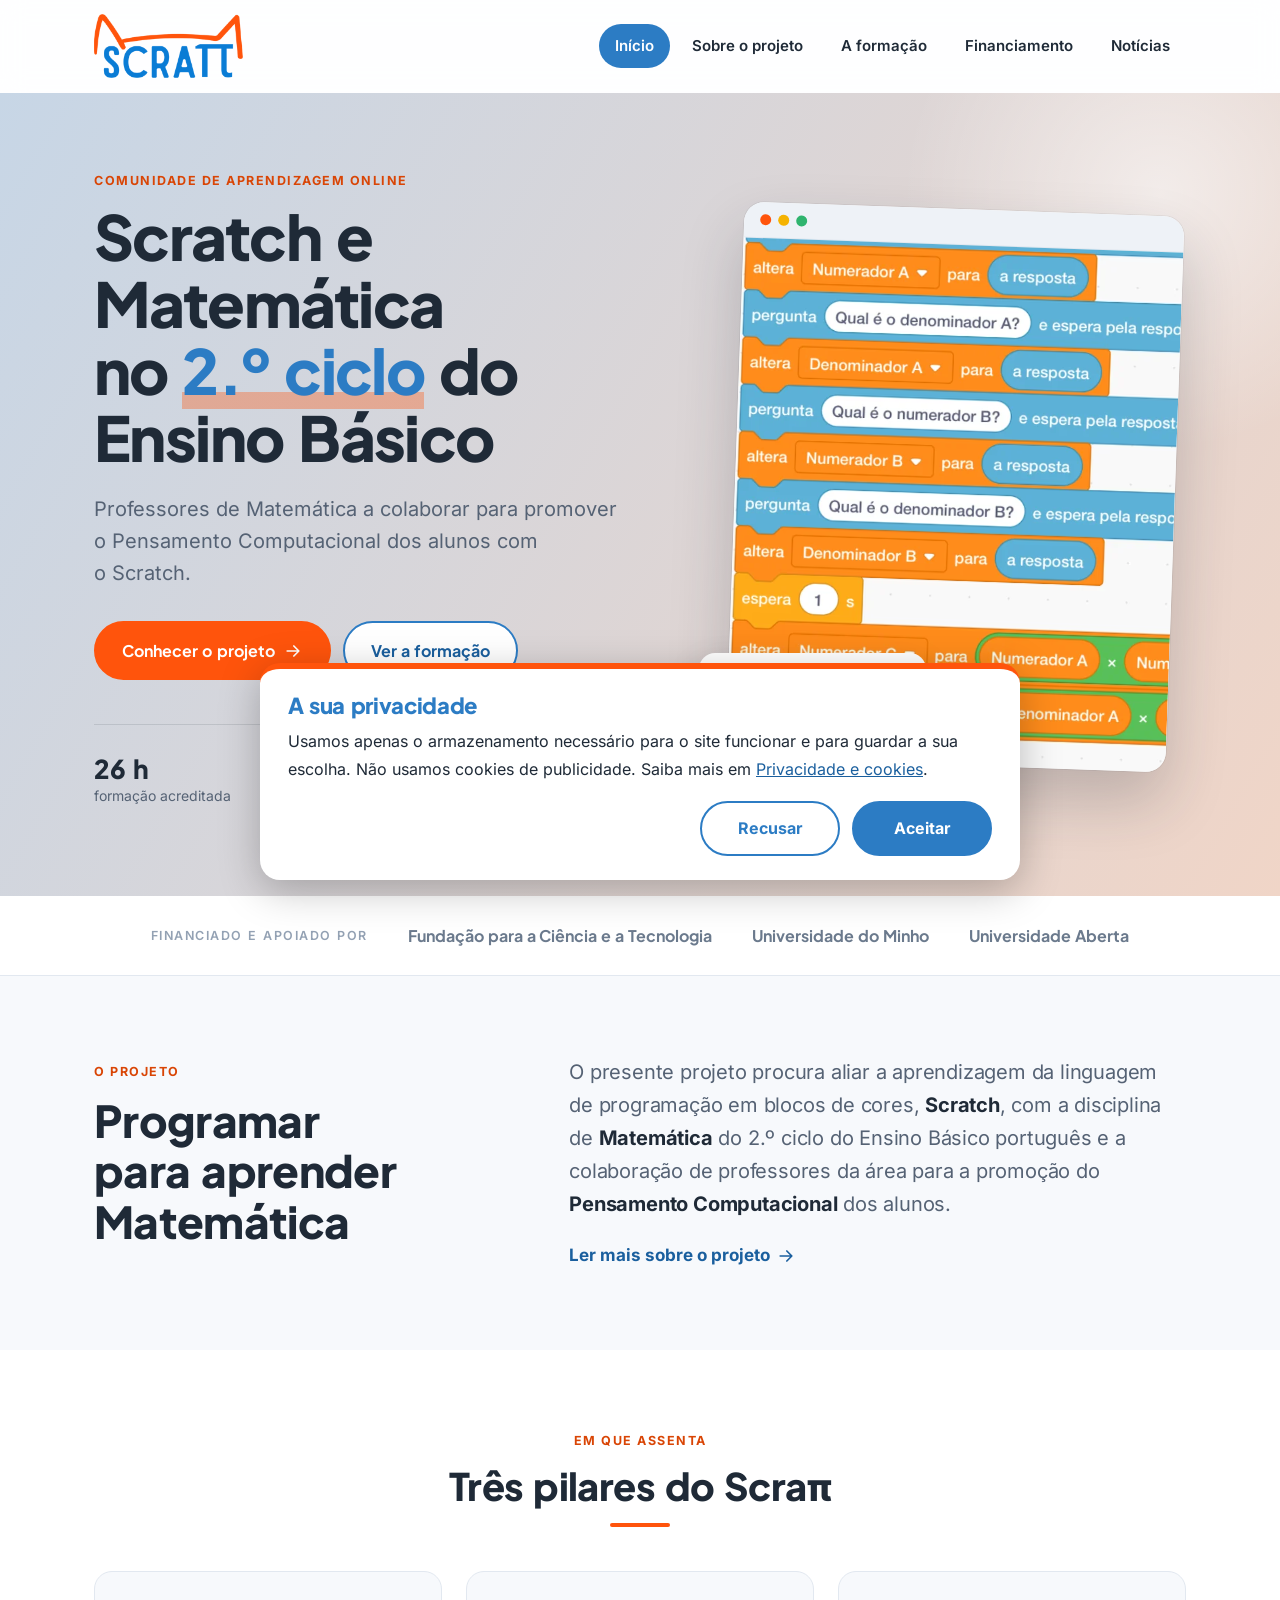
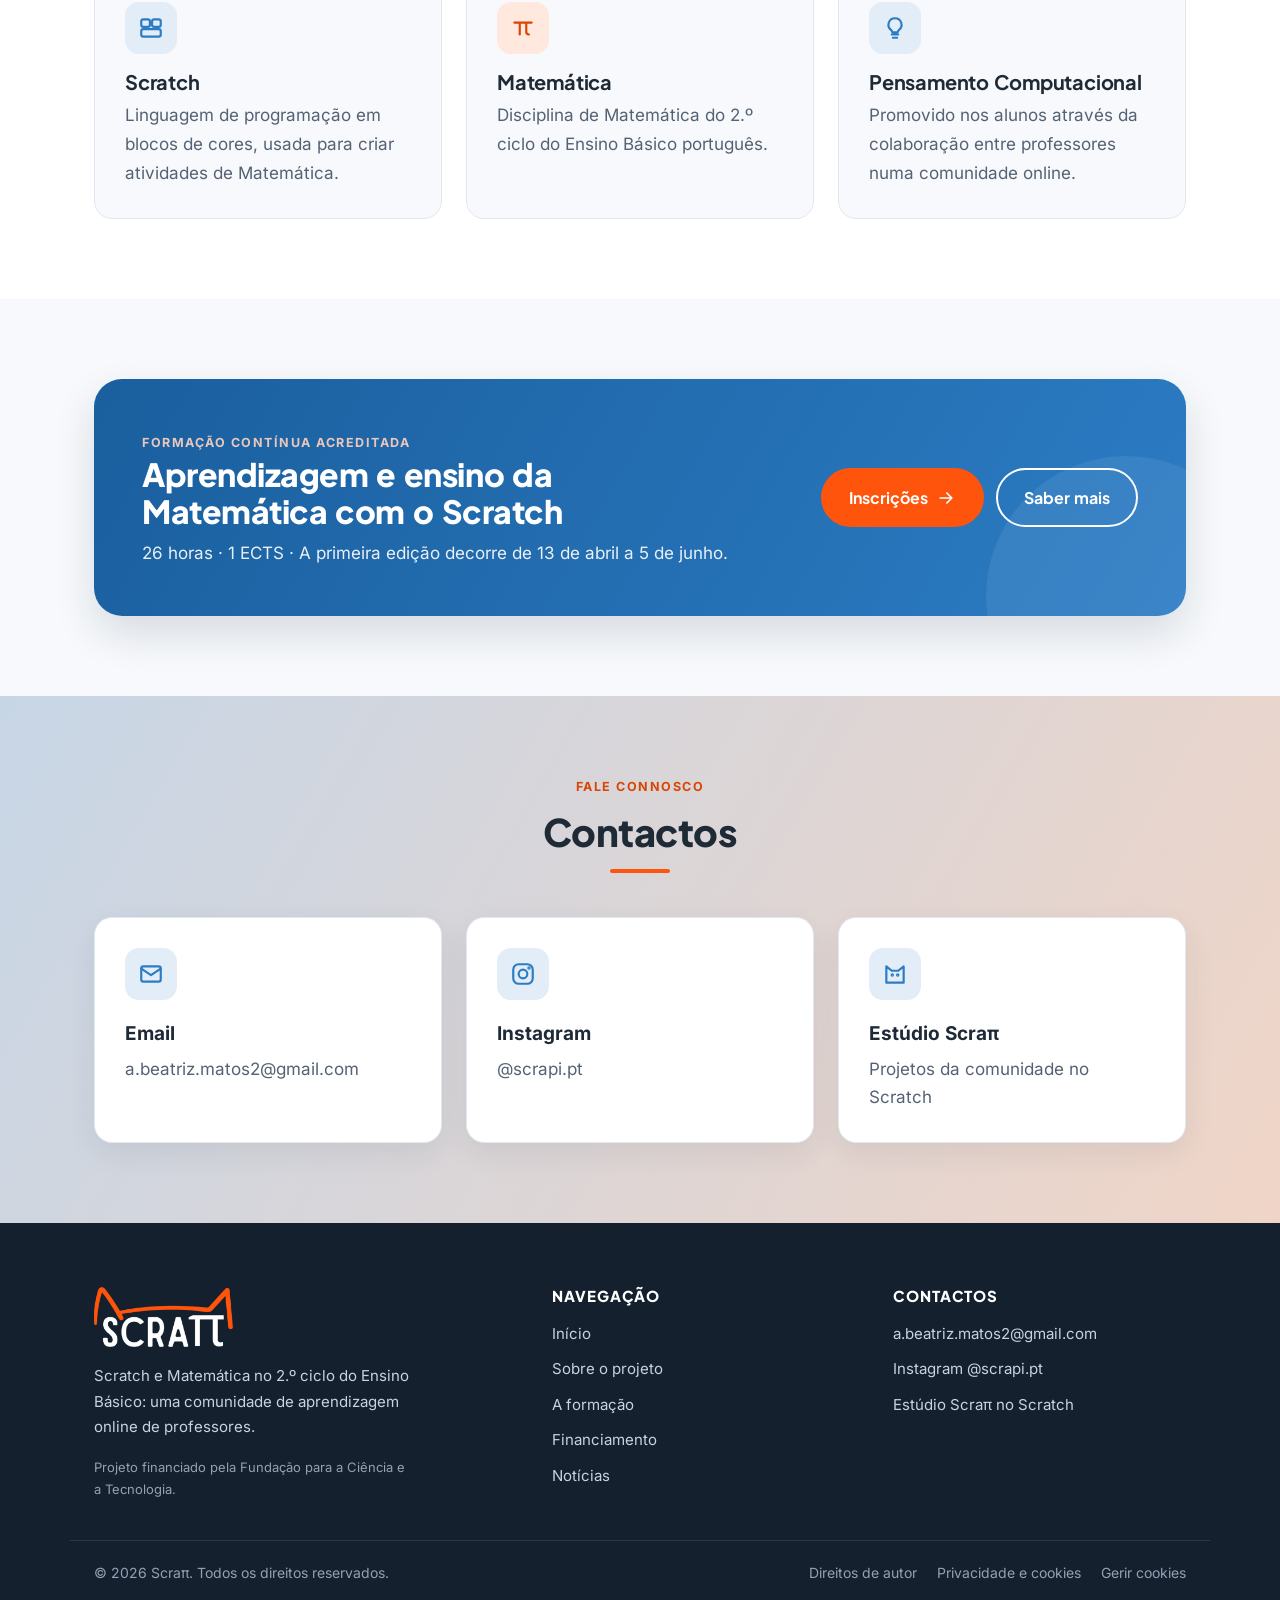
==== commit 5122c5ed: "Letras profissionais, logótipo maior e nova apresentação na página inicial - Letras Inter (texto) e " ====
--- a/index.html
+++ b/index.html
@@ -23,14 +23,16 @@
     <link rel="icon" href="favicon.ico" sizes="any">
     <link rel="icon" type="image/png" href="favicon-32.png">
     <link rel="apple-touch-icon" href="apple-touch-icon.png">
-    <link rel="stylesheet" href="style.css?v=7">
+    <link rel="preload" href="fontes/plus-jakarta-sans-latin-wght-normal.woff2" as="font" type="font/woff2" crossorigin>
+    <link rel="preload" href="fontes/inter-latin-wght-normal.woff2" as="font" type="font/woff2" crossorigin>
+    <link rel="stylesheet" href="style.css?v=8">
 </head>
 
 <body>
     <header class="topo">
         <div class="topo-interior">
             <a class="logo" href="index.html">
-                <img src="logo1.png" width="160" height="70" alt="Scraπ: página inicial">
+                <img src="logo1.png" width="488" height="210" alt="Scraπ: página inicial">
             </a>
 
             <button class="menu-toggle" id="mobile-menu" aria-label="Abrir menu" aria-expanded="false" aria-controls="menu">
@@ -50,31 +52,59 @@
     </header>
 
     <main id="conteudo">
-        <section class="images-area" aria-roledescription="carrossel" aria-label="Destaques">
-            <button class="prev" aria-label="Imagem anterior">&#10094;</button>
-
-            <div class="slider">
-                <img src="imagem1.webp" class="active" width="2400" height="699" fetchpriority="high"
-                     alt="Scraπ: comunidade de aprendizagem online do Scratch e colaboração entre professores de Matemática do 2.º ciclo do Ensino Básico">
-                <img src="imagem2.webp" width="2400" height="699" loading="lazy"
-                     alt="Projeto financiado pela Fundação para a Ciência e a Tecnologia (FCT)">
-            </div>
-
-            <button class="next" aria-label="Próxima imagem">&#10095;</button>
-
-            <div class="dots"></div>
-        </section>
-
-        <section class="seccao intro">
-            <div class="interior estreito centro">
-                <p class="etiqueta">Scratch · Matemática · 2.º ciclo</p>
-                <h1>O projeto</h1>
-                <p class="destaque-texto">
-                    O presente projeto procura aliar a aprendizagem da linguagem de programação em blocos de cores, <strong>Scratch</strong>, com a disciplina de <strong>Matemática</strong> do 2.º ciclo do Ensino Básico português e a colaboração de professores da área para a promoção do <strong>Pensamento Computacional</strong> dos alunos.
-                </p>
-                <div class="botoes">
-                    <a class="botao" href="sobre.html">Conhecer o projeto <svg class="ico" viewBox="0 0 24 24" aria-hidden="true"><path d="M5 12h14M13 6l6 6-6 6"/></svg></a>
-                    <a class="botao botao-secundario" href="formacao.html">Ver a formação</a>
+        <section class="hero">
+            <div class="interior hero-grelha">
+                <div class="hero-texto">
+                    <p class="etiqueta">Comunidade de aprendizagem online</p>
+                    <h1>Scratch e Matemática no <span class="realce">2.º ciclo</span> do Ensino Básico</h1>
+                    <p class="hero-lead">
+                        Professores de Matemática a colaborar para promover o Pensamento Computacional dos alunos com o Scratch.
+                    </p>
+                    <div class="botoes">
+                        <a class="botao botao-laranja" href="sobre.html">Conhecer o projeto <svg class="ico" viewBox="0 0 24 24" aria-hidden="true"><path d="M5 12h14M13 6l6 6-6 6"/></svg></a>
+                        <a class="botao botao-secundario" href="formacao.html">Ver a formação</a>
+                    </div>
+                    <ul class="hero-dados">
+                        <li><strong>26 h</strong><span>formação acreditada</span></li>
+                        <li><strong>1 ECTS</strong><span>crédito europeu</span></li>
+                        <li><strong>FCT</strong><span>projeto financiado</span></li>
+                    </ul>
+                </div>
+
+                <div class="hero-visual">
+                    <figure class="janela">
+                        <div class="janela-barra" aria-hidden="true"><span></span><span></span><span></span></div>
+                        <img src="blocos-scratch.webp" width="640" height="894" fetchpriority="high"
+                             alt="Programa no Scratch que pede duas frações ao aluno e calcula o seu produto">
+                    </figure>
+                    <div class="hero-selo" aria-hidden="true">
+                        <span class="hero-selo-icone">π</span>
+                        <span>Frações no Scratch</span>
+                    </div>
+                </div>
+            </div>
+        </section>
+
+        <section class="parceiros" aria-label="Instituições">
+            <div class="interior parceiros-lista">
+                <span class="parceiros-titulo">Financiado e apoiado por</span>
+                <span>Fundação para a Ciência e a Tecnologia</span>
+                <span>Universidade do Minho</span>
+                <span>Universidade Aberta</span>
+            </div>
+        </section>
+
+        <section class="seccao">
+            <div class="interior projeto">
+                <div>
+                    <p class="etiqueta">O projeto</p>
+                    <h2 class="titulo-grande">Programar para aprender Matemática</h2>
+                </div>
+                <div>
+                    <p class="destaque-texto">
+                        O presente projeto procura aliar a aprendizagem da linguagem de programação em blocos de cores, <strong>Scratch</strong>, com a disciplina de <strong>Matemática</strong> do 2.º ciclo do Ensino Básico português e a colaboração de professores da área para a promoção do <strong>Pensamento Computacional</strong> dos alunos.
+                    </p>
+                    <a class="ligacao-seta" href="sobre.html">Ler mais sobre o projeto <svg class="ico" viewBox="0 0 24 24" aria-hidden="true"><path d="M5 12h14M13 6l6 6-6 6"/></svg></a>
                 </div>
             </div>
         </section>
@@ -153,7 +183,7 @@
     <footer class="rodape">
         <div class="rodape-interior">
             <div class="rodape-marca">
-                <img src="logo1.png" width="160" height="70" alt="Scraπ">
+                <img src="logo-branco.png" width="488" height="210" alt="Scraπ">
                 <p>Scratch e Matemática no 2.º ciclo do Ensino Básico: uma comunidade de aprendizagem online de professores.</p>
                 <p class="rodape-fct">Projeto financiado pela Fundação para a Ciência e a Tecnologia.</p>
             </div>
@@ -191,6 +221,6 @@
 
     <button type="button" class="voltar-topo" aria-label="Voltar ao topo"><svg class="ico" viewBox="0 0 24 24" aria-hidden="true"><path d="M12 19V5M6 11l6-6 6 6"/></svg></button>
 
-    <script src="script.js?v=7"></script>
+    <script src="script.js?v=8"></script>
 </body>
 </html>
--- a/style.css
+++ b/style.css
@@ -2,6 +2,35 @@
    Scraπ: folha de estilos
    As cores principais estão todas aqui em baixo (:root).
    ========================================================= */
+
+/* LETRAS (alojadas no próprio site, sem ligação ao Google) */
+@font-face{
+font-family:"Inter";
+font-style:normal;
+font-weight:100 900;
+font-display:swap;
+src:url("fontes/inter-latin-wght-normal.woff2") format("woff2");
+unicode-range:U+0000-00FF,U+0131,U+0152-0153,U+02BB-02BC,U+02C6,U+02DA,U+02DC,U+0304,U+0308,U+0329,U+2000-206F,U+20AC,U+2122,U+2191,U+2193,U+2212,U+2215,U+FEFF,U+FFFD;
+}
+
+/* só para o π de Scraπ */
+@font-face{
+font-family:"Inter";
+font-style:normal;
+font-weight:100 900;
+font-display:swap;
+src:url("fontes/inter-greek-wght-normal.woff2") format("woff2");
+unicode-range:U+0370-0377,U+037A-037F,U+0384-038A,U+038C,U+038E-03A1,U+03A3-03FF;
+}
+
+@font-face{
+font-family:"Plus Jakarta Sans";
+font-style:normal;
+font-weight:200 800;
+font-display:swap;
+src:url("fontes/plus-jakarta-sans-latin-wght-normal.woff2") format("woff2");
+unicode-range:U+0000-00FF,U+0131,U+0152-0153,U+02BB-02BC,U+02C6,U+02DA,U+02DC,U+0304,U+0308,U+0329,U+2000-206F,U+20AC,U+2122,U+2191,U+2193,U+2212,U+2215,U+FEFF,U+FFFD;
+}
 
 :root{
 --azul:#2c7cc4;
@@ -20,7 +49,8 @@
 --sombra-forte:0 18px 40px rgba(31,42,55,0.14);
 --raio:18px;
 --largura:1140px;
---letra:system-ui,-apple-system,"Segoe UI",Roboto,"Helvetica Neue",Arial,sans-serif;
+--letra:"Inter",system-ui,-apple-system,"Segoe UI",Roboto,Arial,sans-serif;
+--letra-titulos:"Plus Jakarta Sans","Inter",system-ui,-apple-system,"Segoe UI",Roboto,Arial,sans-serif;
 }
 
 *,
@@ -41,6 +71,7 @@
 line-height:1.7;
 color:var(--texto);
 background:var(--fundo);
+text-rendering:optimizeLegibility;
 min-height:100vh;
 display:flex;
 flex-direction:column;
@@ -57,9 +88,22 @@
 }
 
 h1, h2, h3{
-line-height:1.2;
-letter-spacing:-0.02em;
+font-family:var(--letra-titulos);
+font-weight:800;
+line-height:1.15;
+letter-spacing:-0.015em;
+word-spacing:0.08em;
 color:var(--texto);
+text-wrap:balance;
+}
+
+h3{
+font-weight:700;
+letter-spacing:-0.01em;
+}
+
+p{
+text-wrap:pretty;
 }
 
 a{
@@ -109,7 +153,7 @@
 .topo-interior{
 max-width:var(--largura);
 margin:0 auto;
-padding:12px 24px;
+padding:14px 24px;
 display:flex;
 align-items:center;
 justify-content:space-between;
@@ -122,8 +166,9 @@
 }
 
 .logo img{
-height:56px;
+height:64px;
 width:auto;
+display:block;
 }
 
 nav{
@@ -203,10 +248,10 @@
 
 .etiqueta{
 display:inline-block;
-margin:0 0 10px;
-font-size:13px;
+margin:0 0 12px;
+font-size:12.5px;
 font-weight:700;
-letter-spacing:0.08em;
+letter-spacing:0.12em;
 text-transform:uppercase;
 color:var(--laranja-escuro);
 }
@@ -251,8 +296,9 @@
 
 .destaque-texto{
 font-size:20px;
-line-height:1.7;
+line-height:1.65;
 color:var(--texto);
+letter-spacing:-0.01em;
 }
 
 /* =========================================================
@@ -270,6 +316,8 @@
 }
 
 .botao{
+font-family:var(--letra-titulos);
+word-spacing:0.08em;
 display:inline-flex;
 align-items:center;
 justify-content:center;
@@ -437,92 +485,214 @@
 }
 
 /* =========================================================
-   SLIDER (página inicial)
-   ========================================================= */
-.images-area{
+   PÁGINA INICIAL: APRESENTAÇÃO
+   ========================================================= */
+.hero{
+background:var(--gradiente);
+padding:72px 0 88px;
+overflow:hidden;
 position:relative;
+}
+
+.hero::before{
+content:"";
+position:absolute;
+width:520px;
+height:520px;
+right:-140px;
+top:-160px;
+border-radius:50%;
+background:radial-gradient(circle,rgba(255,255,255,0.55),rgba(255,255,255,0) 70%);
+pointer-events:none;
+}
+
+.hero-grelha{
+display:grid;
+grid-template-columns:minmax(0,1.1fr) minmax(0,0.9fr);
+gap:64px;
+align-items:center;
+position:relative;
+}
+
+.hero h1{
+font-size:clamp(38px,5.4vw,62px);
+line-height:1.08;
+letter-spacing:-0.025em;
+margin:0 0 22px;
+}
+
+.realce{
+color:var(--azul);
+white-space:nowrap;
+background:linear-gradient(transparent 78%, rgba(255,84,12,0.35) 78%);
+}
+
+.hero-lead{
+font-size:20px;
+line-height:1.6;
+color:var(--texto-suave);
+max-width:540px;
+margin:0;
+}
+
+.hero .botoes{
+margin-top:32px;
+}
+
+.hero-dados{
+list-style:none;
+display:flex;
+flex-wrap:wrap;
+gap:14px 36px;
+margin:44px 0 0;
+padding:28px 0 0;
+border-top:1px solid rgba(31,42,55,0.12);
+}
+
+.hero-dados li{
+display:flex;
+flex-direction:column;
+}
+
+.hero-dados strong{
+font-family:var(--letra-titulos);
+font-size:26px;
+font-weight:800;
+letter-spacing:-0.01em;
+word-spacing:0.1em;
+line-height:1.2;
+}
+
+.hero-dados span{
+font-size:14px;
+color:var(--texto-suave);
+}
+
+.hero-visual{
+position:relative;
+justify-self:center;
+max-width:440px;
 width:100%;
-background:var(--gradiente);
-}
-
-/* banner sempre inteiro, sem cortar o texto (as imagens são 2400x699) */
-.slider{
+}
+
+.janela{
+margin:0;
+background:var(--branco);
+border-radius:20px;
+overflow:hidden;
+box-shadow:0 30px 60px rgba(31,42,55,0.22), 0 0 0 1px rgba(31,42,55,0.06);
+transform:rotate(2deg);
+}
+
+.janela-barra{
+display:flex;
+gap:7px;
+padding:12px 16px;
+background:#eef2f7;
+border-bottom:1px solid var(--linha);
+}
+
+.janela-barra span{
+width:11px;
+height:11px;
+border-radius:50%;
+background:#cbd5e1;
+}
+
+.janela-barra span:first-child{ background:var(--laranja); }
+.janela-barra span:nth-child(2){ background:#f5b301; }
+.janela-barra span:nth-child(3){ background:#2fb46e; }
+
+.janela img{
+display:block;
 width:100%;
-max-width:1600px;
-margin:0 auto;
-aspect-ratio:2400 / 699;
-position:relative;
-overflow:hidden;
-}
-
-.slider img{
-width:100%;
-height:100%;
+height:auto;
+max-height:520px;
 object-fit:cover;
+object-position:top;
+}
+
+.hero-selo{
 position:absolute;
-top:0;
-left:0;
-opacity:0;
-transition:opacity 1.2s ease;
-}
-
-.slider img.active{
-opacity:1;
-}
-
-.images-area > button{
-position:absolute;
-top:50%;
-transform:translateY(-50%);
-z-index:2;
+left:-36px;
+bottom:48px;
+display:flex;
+align-items:center;
+gap:12px;
+padding:12px 20px 12px 12px;
+background:var(--branco);
+border-radius:16px;
+box-shadow:var(--sombra-forte);
+font-family:var(--letra-titulos);
+font-weight:700;
+font-size:15px;
+}
+
+.hero-selo-icone{
 display:flex;
 align-items:center;
 justify-content:center;
-width:48px;
-height:48px;
-font-size:20px;
-background:rgba(255,255,255,0.85);
-color:var(--azul);
-border:none;
-border-radius:50%;
-cursor:pointer;
-box-shadow:0 4px 14px rgba(0,0,0,0.15);
-transition:background 0.2s, color 0.2s;
-}
-
-.images-area > button:hover{
-background:var(--azul);
+width:40px;
+height:40px;
+border-radius:12px;
+background:var(--laranja);
 color:var(--branco);
-}
-
-.prev{ left:20px; }
-.next{ right:20px; }
-
-.dots{
-position:absolute;
-bottom:14px;
-left:50%;
-transform:translateX(-50%);
-display:flex;
-gap:8px;
-z-index:2;
-}
-
-.dots button{
-width:10px;
-height:10px;
-padding:0;
-border-radius:999px;
-border:none;
-background:rgba(255,255,255,0.7);
-box-shadow:0 1px 4px rgba(0,0,0,0.25);
-cursor:pointer;
-transition:width 0.3s, background 0.3s;
-}
-
-.dots button.active{
-width:28px;
+font-family:var(--letra);
+font-size:22px;
+font-weight:700;
+}
+
+/* FAIXA DOS PARCEIROS */
+.parceiros{
 background:var(--branco);
+border-bottom:1px solid var(--linha);
+}
+
+.parceiros-lista{
+display:flex;
+flex-wrap:wrap;
+align-items:center;
+justify-content:center;
+gap:10px 40px;
+padding-top:26px;
+padding-bottom:26px;
+font-family:var(--letra-titulos);
+font-weight:700;
+font-size:16px;
+word-spacing:0.06em;
+color:#6b7a8d;
+text-align:center;
+}
+
+.parceiros-titulo{
+font-family:var(--letra);
+font-size:12.5px;
+font-weight:600;
+letter-spacing:0.12em;
+text-transform:uppercase;
+color:#93a1b3;
+}
+
+/* O PROJETO (duas colunas) */
+.projeto{
+display:grid;
+grid-template-columns:minmax(0,0.8fr) minmax(0,1.2fr);
+gap:64px;
+align-items:start;
+}
+
+.titulo-grande{
+font-size:clamp(30px,4vw,44px);
+margin:0;
+}
+
+.projeto .destaque-texto{
+margin-top:0;
+color:var(--texto-suave);
+}
+
+.projeto strong{
+color:var(--texto);
 }
 
 /* =========================================================
@@ -711,9 +881,11 @@
 
 .facto strong{
 margin-top:14px;
+font-family:var(--letra-titulos);
 font-size:24px;
 white-space:nowrap;
-letter-spacing:-0.02em;
+letter-spacing:-0.01em;
+word-spacing:0.08em;
 }
 
 .facto span:last-child{
@@ -810,11 +982,9 @@
 }
 
 .rodape-marca img{
-height:56px;
+height:60px;
 width:auto;
-background:var(--branco);
-padding:8px 12px;
-border-radius:12px;
+display:block;
 }
 
 .rodape-marca p{
@@ -1014,6 +1184,24 @@
 @media (max-width:1000px){
 .grelha-4{ grid-template-columns:repeat(2,1fr); }
 
+.hero{
+padding:48px 0 64px;
+}
+
+.hero-grelha,
+.projeto{
+grid-template-columns:1fr;
+gap:40px;
+}
+
+.hero-visual{
+max-width:380px;
+}
+
+.hero-selo{
+left:-12px;
+}
+
 .com-lateral{
 grid-template-columns:1fr;
 gap:32px;
@@ -1048,7 +1236,7 @@
 }
 
 .logo img{
-height:48px;
+height:50px;
 }
 
 .menu-toggle{
@@ -1078,6 +1266,28 @@
 font-size:16px;
 }
 
+.hero-lead{
+font-size:18px;
+}
+
+.hero-dados{
+gap:14px 24px;
+}
+
+.hero-dados strong{
+font-size:22px;
+}
+
+.janela img{
+max-height:380px;
+}
+
+.hero-selo{
+left:0;
+bottom:24px;
+font-size:14px;
+}
+
 .interior{
 padding:0 16px;
 }
@@ -1109,21 +1319,12 @@
 flex:1;
 }
 
-/* no telemóvel muda-se de imagem com o dedo ou nos pontos */
-.images-area > button{
-display:none;
-}
-
 .facto{
 padding:22px 12px;
 }
 
 .facto strong{
 font-size:19px;
-}
-
-.dots{
-bottom:6px;
 }
 
 .cartao{
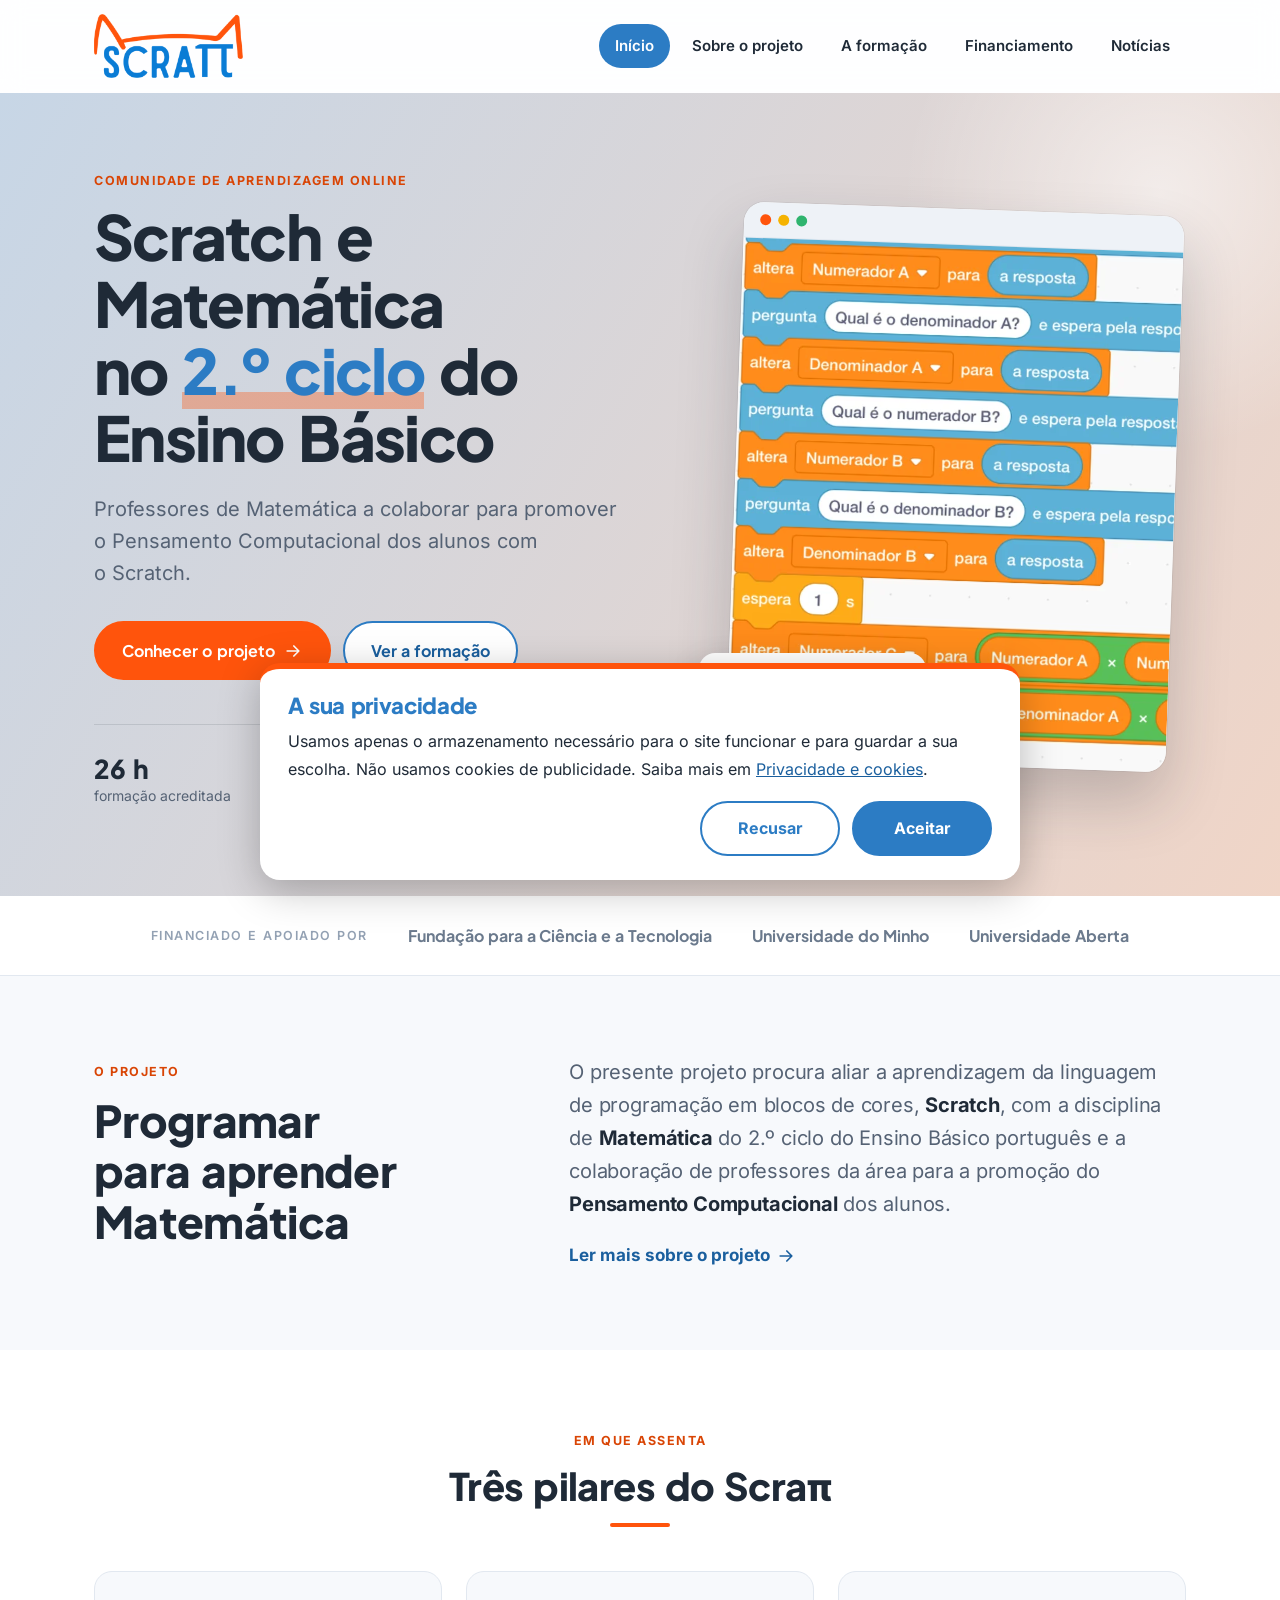
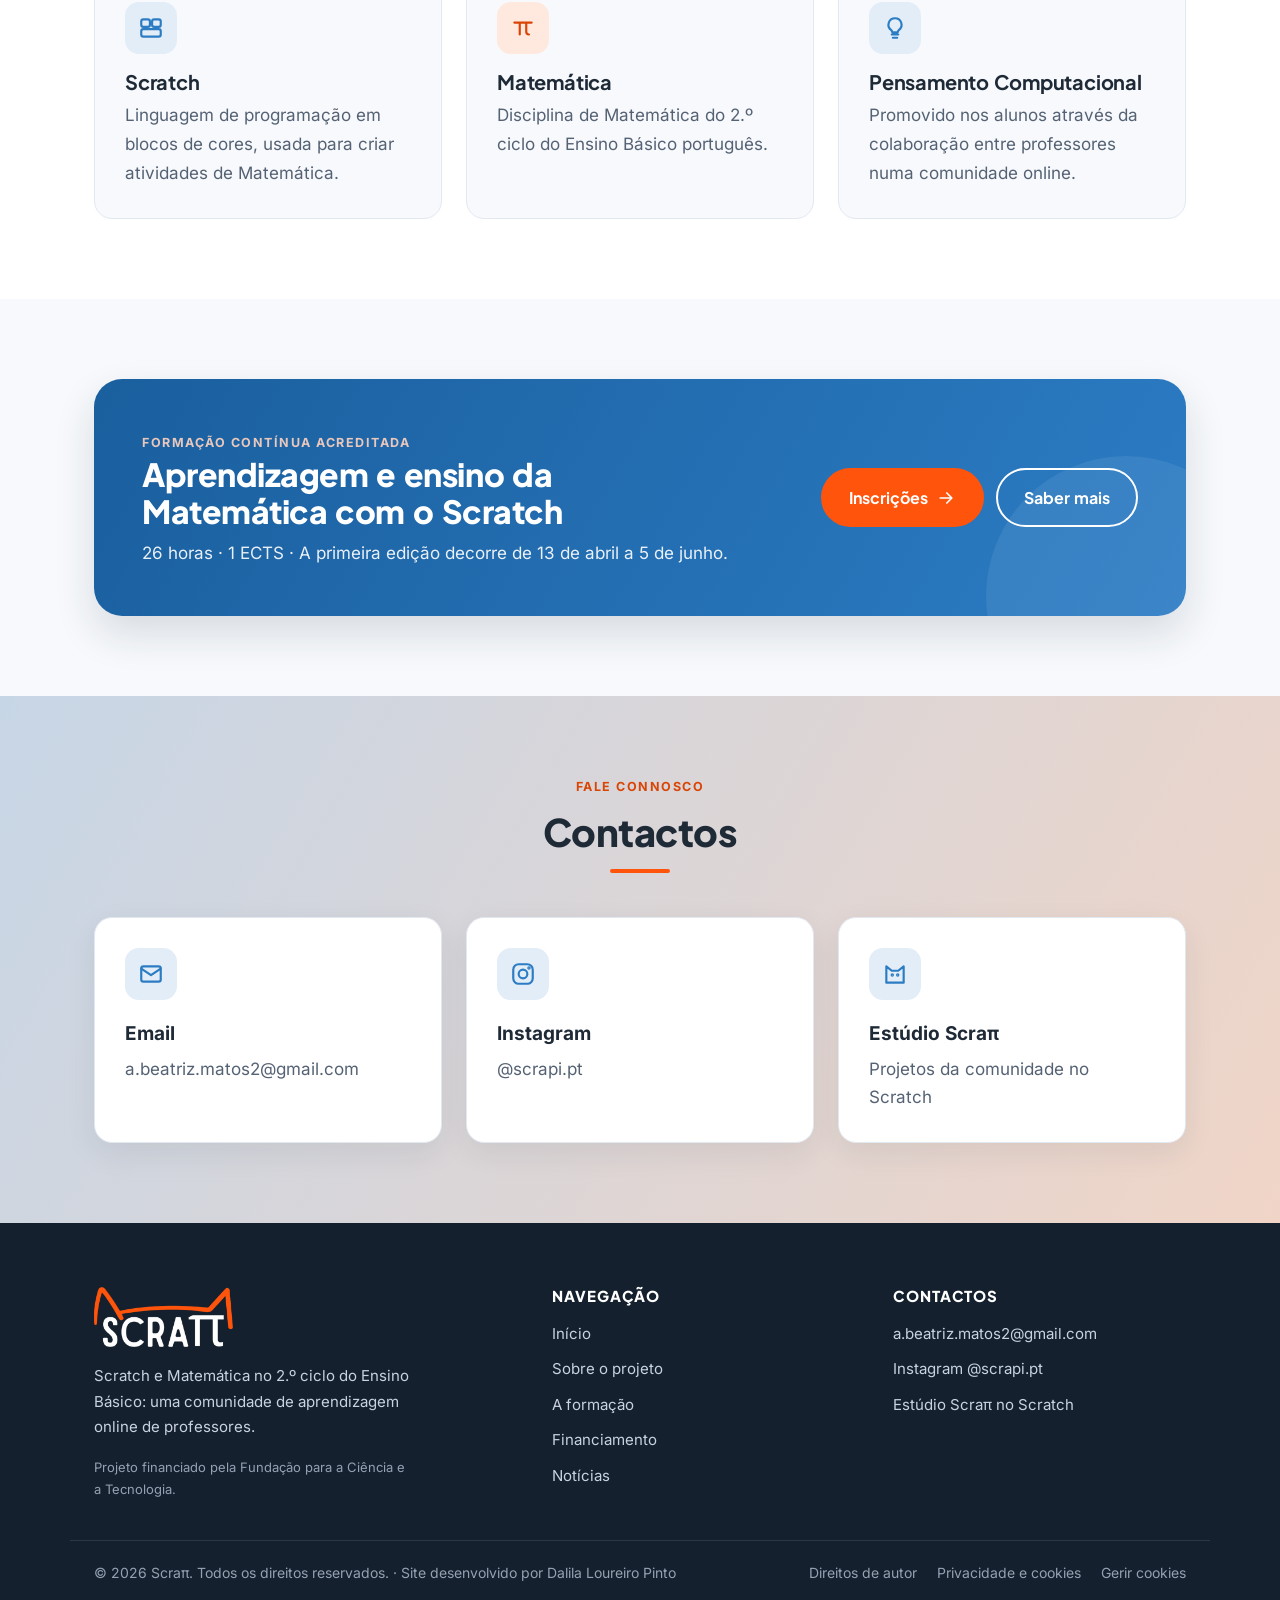
==== commit e580adc1: "Créditos do site no rodapé" ====
--- a/index.html
+++ b/index.html
@@ -210,7 +210,7 @@
         </div>
 
         <div class="rodape-base">
-            <p>© <span id="ano">2026</span> Scraπ. Todos os direitos reservados.</p>
+            <p>© <span id="ano">2026</span> Scraπ. Todos os direitos reservados. · Site desenvolvido por Dalila Loureiro Pinto</p>
             <p class="links-legais">
                 <a href="aviso-legal.html#direitos">Direitos de autor</a>
                 <a href="aviso-legal.html#privacidade">Privacidade e cookies</a>
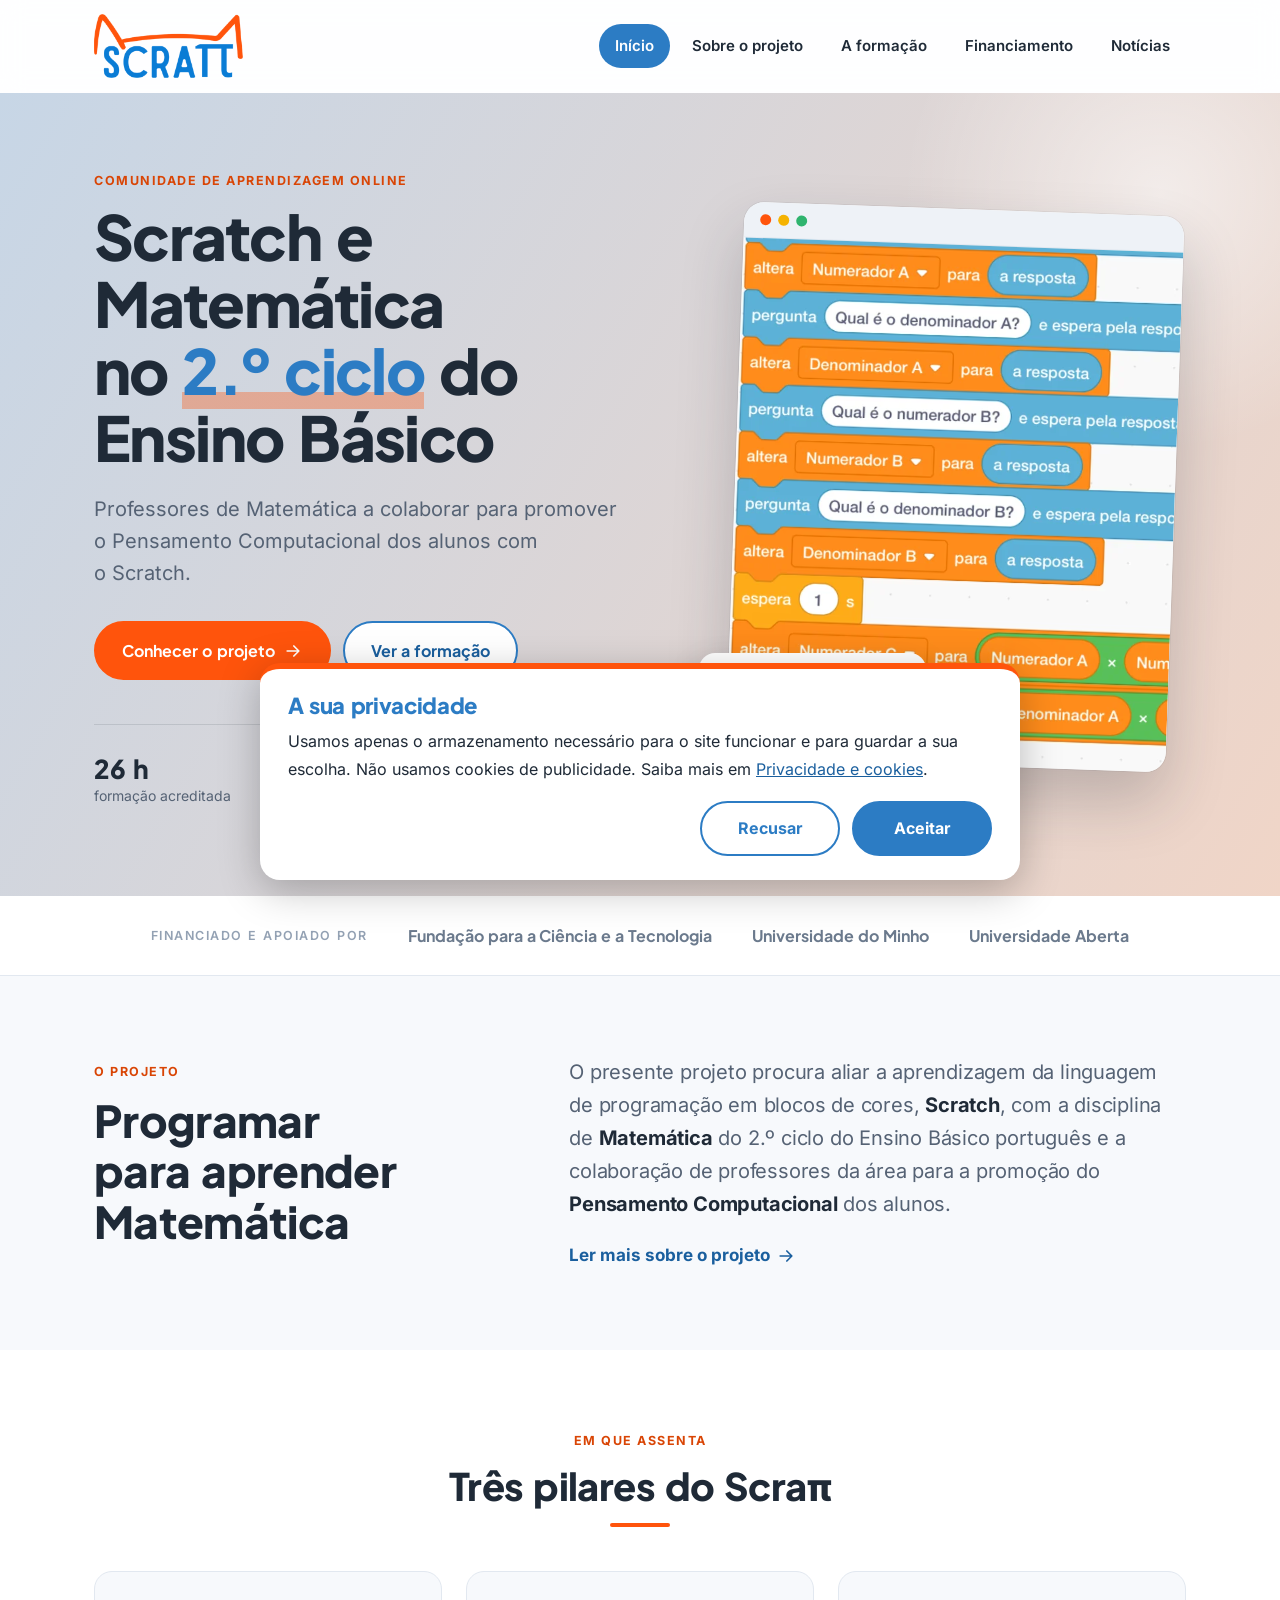
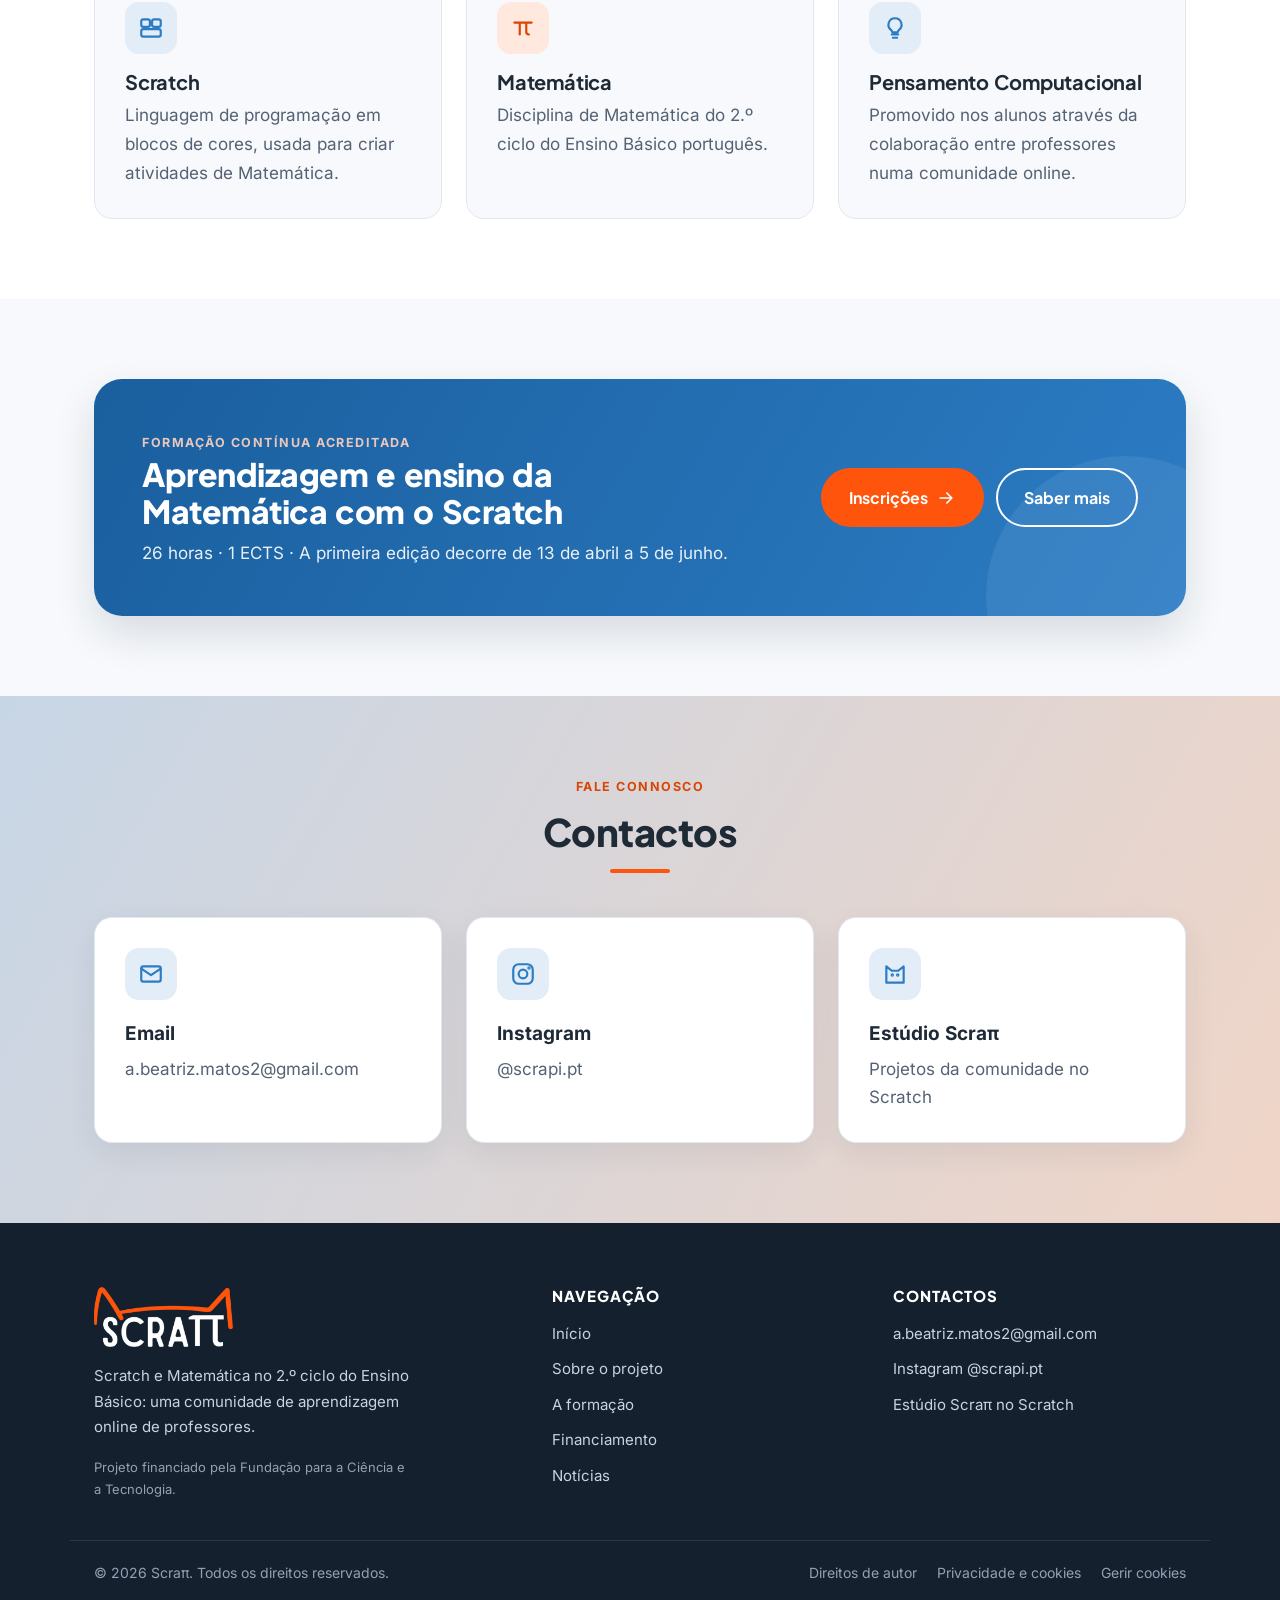
==== commit b94babcd: "Créditos do site passam para a secção de direitos de autor" ====
--- a/index.html
+++ b/index.html
@@ -210,7 +210,7 @@
         </div>
 
         <div class="rodape-base">
-            <p>© <span id="ano">2026</span> Scraπ. Todos os direitos reservados. · Site desenvolvido por Dalila Loureiro Pinto</p>
+            <p>© <span id="ano">2026</span> Scraπ. Todos os direitos reservados.</p>
             <p class="links-legais">
                 <a href="aviso-legal.html#direitos">Direitos de autor</a>
                 <a href="aviso-legal.html#privacidade">Privacidade e cookies</a>
